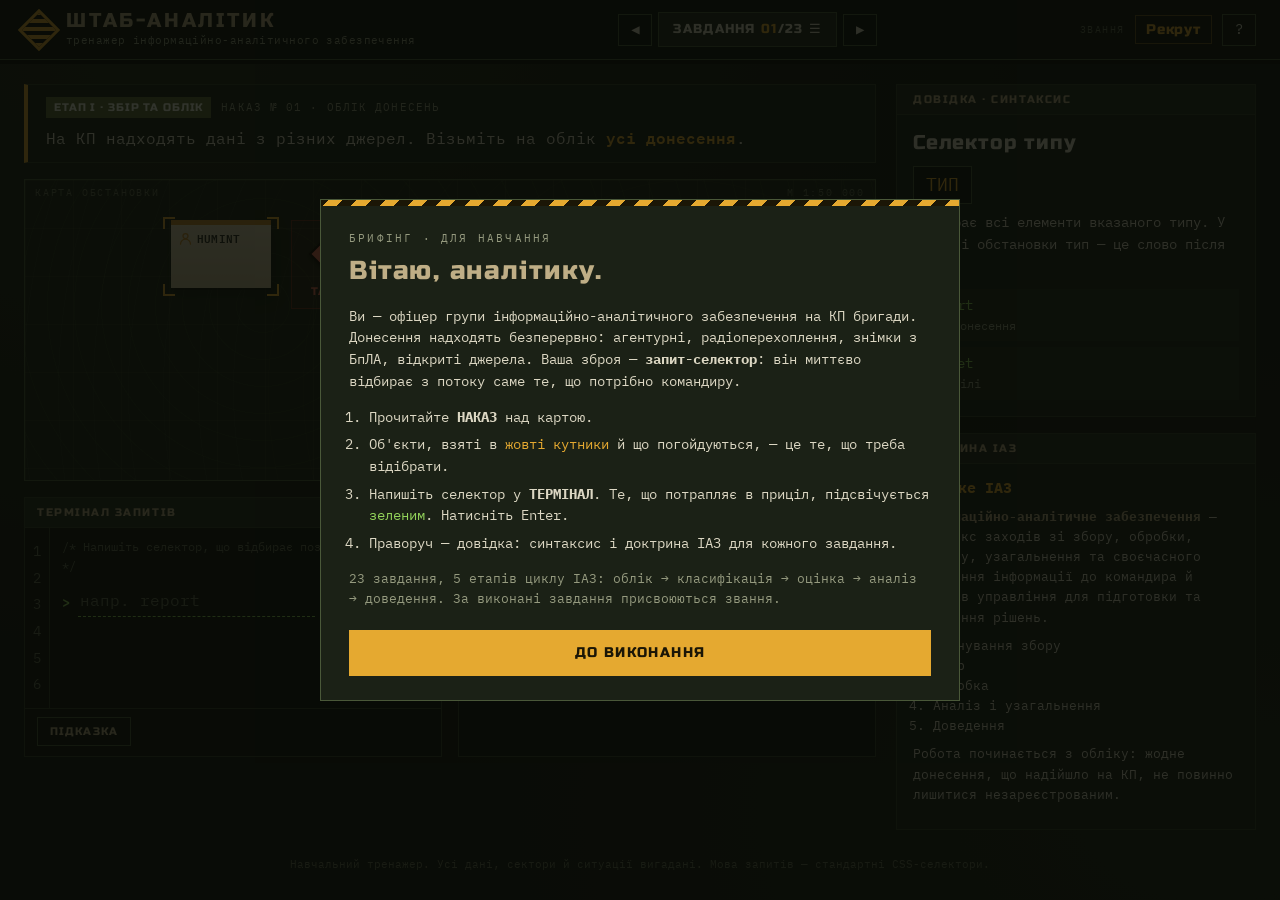
==== IAZ-Trainer/index.html @ a9a868b8 "Тренажер ІАЗ «Штаб-аналітик»: гра на селекторах у військовому стилі - 23 завдання за 5 етапами циклу" ====
<!doctype html>
<html lang="uk">
<head>
<meta charset="utf-8">
<meta name="viewport" content="width=device-width, initial-scale=1">
<title>Штаб-аналітик — тренажер ІАЗ</title>
<meta name="description" content="Ігровий тренажер елементів інформаційно-аналітичного забезпечення: облік, класифікація, оцінка достовірності, аналіз і доведення розвідданих.">
<link rel="preconnect" href="https://fonts.googleapis.com">
<link rel="preconnect" href="https://fonts.gstatic.com" crossorigin>
<link rel="stylesheet" href="https://fonts.googleapis.com/css2?family=IBM+Plex+Mono:wght@400;600&family=Russo+One&display=swap">
<link rel="stylesheet" href="css/style.css">
</head>
<body>

<header class="topbar">
  <div class="brand">
    <span class="brand-mark" aria-hidden="true"></span>
    <div>
      <div class="brand-name">ШТАБ-АНАЛІТИК</div>
      <div class="brand-sub">тренажер інформаційно-аналітичного забезпечення</div>
    </div>
  </div>
  <nav class="lvl-nav">
    <button id="prev" class="btn-icon" aria-label="Попереднє завдання">◀</button>
    <button id="menuBtn" class="lvl-counter" aria-label="Список завдань">ЗАВДАННЯ <b id="lvlNum">01</b>/<span id="lvlTotal">00</span> ☰</button>
    <button id="next" class="btn-icon" aria-label="Наступне завдання">▶</button>
  </nav>
  <div class="rank">
    <span class="rank-label">ЗВАННЯ</span>
    <span id="rank" class="rank-name">Рекрут</span>
    <button id="helpBtn" class="btn-icon" aria-label="Брифінг">?</button>
  </div>
</header>
<div class="progress"><div id="progressBar" class="progress-bar"></div></div>

<main class="layout">
  <section class="main">
    <div class="order">
      <div class="order-head">
        <span id="stageLabel" class="stage-tag"></span>
        <span id="orderNo" class="order-no"></span>
        <span id="doneMark" class="done-mark" hidden>✔ ВИКОНАНО</span>
      </div>
      <p id="orderText" class="order-text"></p>
    </div>

    <div class="board-wrap" id="boardWrap">
      <div class="board-caption"><span>КАРТА ОБСТАНОВКИ</span><span>М 1:50 000</span></div>
      <div id="board" class="board"></div>
      <div id="tooltip" class="tooltip" hidden></div>
    </div>

    <div class="console">
      <div class="term">
        <div class="pane-head"><span>ТЕРМІНАЛ ЗАПИТІВ</span><span class="pane-file">query.css</span></div>
        <div class="term-body">
          <div class="term-lines" aria-hidden="true">1<br>2<br>3<br>4<br>5<br>6</div>
          <div class="term-code">
            <div class="term-comment">/* Напишіть селектор, що відбирає позначені об'єкти */</div>
            <form id="form" class="term-input-row" autocomplete="off">
              <span class="prompt">&gt;</span>
              <input id="input" type="text" spellcheck="false" autocapitalize="off" autocorrect="off" placeholder="напр. report" aria-label="Селектор">
              <button class="btn-fire" type="submit">ВИКОНАТИ</button>
            </form>
            <div id="status" class="term-status"></div>
            <div id="log" class="term-log"></div>
          </div>
        </div>
        <div class="term-foot">
          <button id="hintBtn" class="btn-ghost" type="button">ПІДКАЗКА</button>
          <div id="hint" class="hint" hidden></div>
        </div>
      </div>

      <div class="viewer">
        <div class="pane-head"><span>ЖУРНАЛ ОБСТАНОВКИ</span><span class="pane-file">situation.html</span></div>
        <div id="viewer" class="viewer-body"></div>
      </div>
    </div>
  </section>

  <aside class="sidebar">
    <div class="panel">
      <div class="panel-head">ДОВІДКА · СИНТАКСИС</div>
      <h2 id="syntaxName" class="syntax-name"></h2>
      <code id="syntax" class="syntax-big"></code>
      <p id="syntaxDesc" class="syntax-desc"></p>
      <div id="examples" class="examples"></div>
    </div>
    <div class="panel doctrine">
      <div class="panel-head">ДОКТРИНА ІАЗ</div>
      <h3 id="docTitle" class="doc-title"></h3>
      <div id="docBody" class="doc-body"></div>
    </div>
  </aside>
</main>

<footer class="footer">
  Навчальний тренажер. Усі дані, сектори й ситуації вигадані. Мова запитів — стандартні CSS-селектори.
</footer>

<!-- Список завдань -->
<div id="menu" class="drawer" hidden>
  <div class="drawer-card">
    <div class="drawer-head"><span>ПЛАН ПІДГОТОВКИ</span><button class="btn-icon" data-close aria-label="Закрити">✕</button></div>
    <div id="menuList" class="menu-list"></div>
    <button id="resetBtn" class="btn-ghost danger" type="button">СКИНУТИ ПРОГРЕС</button>
  </div>
</div>

<!-- Брифінг -->
<div id="intro" class="modal" hidden>
  <div class="modal-card">
    <div class="modal-kicker">БРИФІНГ · ДЛЯ НАВЧАННЯ</div>
    <h2 class="modal-title">Вітаю, аналітику.</h2>
    <p>Ви — офіцер групи інформаційно-аналітичного забезпечення на КП бригади. Донесення надходять безперервно: агентурні, радіоперехоплення, знімки з БпЛА, відкриті джерела. Ваша зброя — <b>запит-селектор</b>: він миттєво відбирає з потоку саме те, що потрібно командиру.</p>
    <ol class="steps">
      <li>Прочитайте <b>НАКАЗ</b> над картою.</li>
      <li>Об'єкти, взяті в <span class="amber">жовті кутники</span> й що погойдуються, — це те, що треба відібрати.</li>
      <li>Напишіть селектор у <b>ТЕРМІНАЛ</b>. Те, що потрапляє в приціл, підсвічується <span class="green">зеленим</span>. Натисніть Enter.</li>
      <li>Праворуч — довідка: синтаксис і доктрина ІАЗ для кожного завдання.</li>
    </ol>
    <p class="muted">23 завдання, 5 етапів циклу ІАЗ: облік → класифікація → оцінка → аналіз → доведення. За виконані завдання присвоюються звання.</p>
    <button class="btn-fire wide" data-close type="button">ДО ВИКОНАННЯ</button>
  </div>
</div>

<!-- Дебрифінг -->
<div id="finale" class="modal" hidden>
  <div class="modal-card">
    <div class="modal-kicker">ДЕБРИФІНГ</div>
    <h2 class="modal-title">Місію виконано</h2>
    <div class="finale-stats">
      <div><span class="fs-num" id="fRank"></span><span class="fs-lbl">звання</span></div>
      <div><span class="fs-num" id="fClean"></span><span class="fs-lbl">без підказок</span></div>
      <div><span class="fs-num" id="fHint"></span><span class="fs-lbl">з рішенням</span></div>
    </div>
    <p>Шпаргалка: які запити відповідають яким операціям ІАЗ.</p>
    <div id="cheat" class="cheat"></div>
    <div class="modal-actions">
      <button class="btn-ghost" data-close type="button">ДО ЗАВДАНЬ</button>
      <button id="restartBtn" class="btn-fire" type="button">ПРОЙТИ ЗНОВУ</button>
    </div>
  </div>
</div>

<div id="toast" class="toast" hidden></div>

<script src="js/levels.js"></script>
<script src="js/game.js"></script>
</body>
</html>
---- IAZ-Trainer/css/style.css ----
:root {
  --bg: #12150f;
  --panel: #1b2116;
  --panel2: #222a1c;
  --line: #333d29;
  --line2: #4a5839;
  --text: #dcd7c3;
  --muted: #959a7f;
  --dim: #646a52;
  --olive: #5d6b3a;
  --khaki: #bfae86;
  --paper: #ddd1ae;
  --paper2: #c9bb94;
  --ink: #2b2a20;
  --amber: #e5a930;
  --green: #93d35a;
  --red: #c9432f;
  --red-l: #e46a52;
  --mono: 'IBM Plex Mono', ui-monospace, Consolas, monospace;
  --stencil: 'Russo One', 'Arial Black', sans-serif;
}

* { box-sizing: border-box; }
html, body { margin: 0; }
body {
  min-height: 100vh;
  background-color: var(--bg);
  background-image:
    radial-gradient(ellipse at 15% 0%, rgba(93, 107, 58, .22), transparent 55%),
    radial-gradient(ellipse at 95% 90%, rgba(93, 107, 58, .14), transparent 45%);
  color: var(--text);
  font: 14px/1.55 var(--mono);
}
button { font: inherit; color: inherit; }
code { font-family: var(--mono); }
[hidden] { display: none !important; }

/* ---------- Шапка ---------- */
.topbar {
  display: flex; align-items: center; justify-content: space-between; gap: 16px;
  padding: 10px 24px; background: #0e110b; border-bottom: 1px solid var(--line2);
}
.brand { display: flex; align-items: center; gap: 12px; min-width: 0; }
.brand-mark {
  width: 30px; height: 30px; flex: none; transform: rotate(45deg);
  border: 3px solid var(--amber); background: repeating-linear-gradient(-45deg, var(--amber) 0 4px, transparent 4px 8px);
}
.brand-name { font-family: var(--stencil); font-size: 20px; letter-spacing: .14em; color: var(--khaki); line-height: 1.1; }
.brand-sub { font-size: 11px; color: var(--muted); letter-spacing: .04em; }
.lvl-nav { display: flex; align-items: center; gap: 6px; }
.lvl-counter {
  background: var(--panel2); border: 1px solid var(--line2); padding: 6px 14px; cursor: pointer;
  font-family: var(--stencil); letter-spacing: .1em; font-size: 13px;
}
.lvl-counter b { color: var(--amber); font-weight: 400; }
.lvl-counter:hover { border-color: var(--amber); }
.btn-icon {
  background: transparent; border: 1px solid var(--line2); width: 34px; height: 32px; cursor: pointer;
  display: inline-flex; align-items: center; justify-content: center;
}
.btn-icon:hover { border-color: var(--amber); color: var(--amber); }
.rank { display: flex; align-items: center; gap: 10px; }
.rank-label { font-size: 10px; color: var(--dim); letter-spacing: .15em; }
.rank-name {
  font-family: var(--stencil); color: var(--amber); letter-spacing: .06em;
  border: 1px solid rgba(229, 169, 48, .4); padding: 3px 10px; white-space: nowrap;
}
.progress { height: 4px; background: #0b0d08; }
.progress-bar { height: 100%; width: 0; background: linear-gradient(90deg, var(--olive), var(--amber)); transition: width .5s; }

/* ---------- Сітка ---------- */
.layout {
  display: grid; grid-template-columns: minmax(0, 1fr) 360px; gap: 20px;
  padding: 20px 24px; max-width: 1500px; margin: 0 auto;
}
.main { display: flex; flex-direction: column; gap: 16px; min-width: 0; }

/* ---------- Наказ ---------- */
.order { background: var(--panel); border: 1px solid var(--line); border-left: 4px solid var(--amber); padding: 12px 18px; }
.order-head { display: flex; flex-wrap: wrap; align-items: center; gap: 10px; font-size: 11px; letter-spacing: .1em; }
.stage-tag { background: var(--olive); color: #eef0dc; padding: 2px 8px; font-family: var(--stencil); letter-spacing: .08em; }
.order-no { color: var(--muted); }
.done-mark { color: var(--green); margin-left: auto; }
.order-text { margin: 8px 0 0; font-size: 16px; line-height: 1.5; }
.order-text b { color: var(--amber); font-weight: 600; }

/* ---------- Карта ---------- */
.board-wrap { position: relative; border: 1px solid var(--line2); background: #1d2416; overflow: hidden; }
.board-caption {
  position: absolute; top: 0; left: 0; right: 0; display: flex; justify-content: space-between;
  padding: 5px 10px; font-size: 10px; letter-spacing: .18em; color: var(--dim); pointer-events: none;
}
.board {
  min-height: 300px; padding: 40px 22px 28px;
  display: flex; flex-wrap: wrap; gap: 20px; justify-content: center; align-items: flex-start;
  background-image:
    linear-gradient(rgba(191, 174, 134, .07) 1px, transparent 1px),
    linear-gradient(90deg, rgba(191, 174, 134, .07) 1px, transparent 1px),
    repeating-radial-gradient(circle at 28% 42%, transparent 0 26px, rgba(147, 211, 90, .05) 26px 27px),
    repeating-radial-gradient(circle at 78% 70%, transparent 0 34px, rgba(191, 174, 134, .04) 34px 35px);
  background-size: 48px 48px, 48px 48px, auto, auto;
  transition: box-shadow .3s;
}
.board.shake { animation: shake .4s; }
.board.is-success { box-shadow: inset 0 0 0 2px var(--green), inset 0 0 60px rgba(147, 211, 90, .15); }

.v {
  position: relative; cursor: default;
  outline: 2px dashed transparent; outline-offset: 5px;
  transition: outline-color .15s, box-shadow .2s;
}
.v-kids { display: flex; flex-wrap: wrap; gap: 12px; justify-content: center; align-items: flex-start; }

.v-sector {
  min-width: 220px; padding: 32px 14px 16px;
  border: 2px dashed rgba(191, 174, 134, .45); background: rgba(14, 17, 11, .5);
}
.v-label { font-family: var(--stencil); font-size: 11px; letter-spacing: .14em; color: var(--khaki); }
.v-sector > .v-label { position: absolute; top: 8px; left: 12px; }

.v-target {
  display: flex; flex-direction: column; align-items: center; gap: 4px; min-width: 84px; padding: 8px;
  background: rgba(201, 67, 47, .07); border: 1px solid rgba(201, 67, 47, .4);
}
.t-sym svg { display: block; width: 50px; height: 50px; filter: drop-shadow(0 2px 2px rgba(0, 0, 0, .5)); }
.t-name { font-family: var(--stencil); font-size: 11px; letter-spacing: .1em; color: var(--red-l); }
.v-target > .v-kids { gap: 6px; margin-top: 4px; }

.v-report {
  width: 100px; min-height: 68px; padding: 6px 7px 8px;
  background: linear-gradient(var(--paper), var(--paper2)); color: var(--ink);
  border-top: 5px solid var(--srcc, #777); font-size: 11px; line-height: 1.35;
  box-shadow: 0 2px 0 rgba(0, 0, 0, .35), 0 8px 16px rgba(0, 0, 0, .3);
}
.src-humint { --srcc: #c98b2b; }
.src-sigint { --srcc: #3f8fb0; }
.src-imint { --srcc: #6f9a34; }
.src-osint { --srcc: #8b5fa6; }
.rp-head { display: flex; align-items: center; gap: 4px; font-weight: 600; letter-spacing: .03em; }
.rp-head svg { width: 15px; height: 15px; color: var(--srcc); flex: none; }
.rp-num { margin-top: 3px; font-weight: 600; }
.rp-code {
  position: absolute; right: 5px; bottom: 5px; padding: 0 4px;
  border: 2px solid #9b2c1f; color: #9b2c1f; font-family: var(--stencil); font-size: 13px;
  transform: rotate(-8deg); opacity: .9;
}
.rp-prio { display: inline-block; margin-top: 4px; padding: 1px 4px; font-size: 9px; letter-spacing: .05em; color: #fff; background: #4f5a45; }
.p-flash { background: #b3261e; animation: blink 1s steps(2) infinite; }
.p-immediate { background: #c76b12; }
.p-priority { background: #857619; }
.rp-ok { margin-top: 3px; font-size: 9px; font-weight: 600; color: #2f6b1f; }
.v-target .v-report { width: 84px; min-height: 58px; font-size: 10px; }

.v-dossier {
  min-width: 130px; padding: 26px 12px 12px; margin-top: 10px;
  background: #8a7448; border-radius: 0 4px 4px 4px; box-shadow: 0 6px 14px rgba(0, 0, 0, .35);
}
.v-dossier::before {
  content: ""; position: absolute; top: -10px; left: 0; width: 56px; height: 10px;
  background: #8a7448; border-radius: 4px 4px 0 0;
}
.v-dossier > .v-label { position: absolute; top: 6px; left: 10px; color: #241d0e; font-size: 10px; }

.v-fire { display: flex; flex-direction: column; align-items: center; width: 64px; padding-top: 6px; }
.f-burst svg { display: block; width: 40px; height: 40px; }
.f-name { font-family: var(--stencil); font-size: 9px; letter-spacing: .08em; color: #ff9a3d; }

/* Стани: мета, наведення, приціл, влучання */
.v.is-objective { animation: bob 1.8s ease-in-out infinite; }
.v.is-objective::after {
  content: ""; position: absolute; inset: -8px; pointer-events: none;
  --c: var(--amber);
  background:
    linear-gradient(var(--c), var(--c)) top left / 12px 2px,
    linear-gradient(var(--c), var(--c)) top left / 2px 12px,
    linear-gradient(var(--c), var(--c)) top right / 12px 2px,
    linear-gradient(var(--c), var(--c)) top right / 2px 12px,
    linear-gradient(var(--c), var(--c)) bottom left / 12px 2px,
    linear-gradient(var(--c), var(--c)) bottom left / 2px 12px,
    linear-gradient(var(--c), var(--c)) bottom right / 12px 2px,
    linear-gradient(var(--c), var(--c)) bottom right / 2px 12px;
  background-repeat: no-repeat;
}
.v.is-hover { outline-color: rgba(220, 215, 195, .55); }
.v.is-aimed { outline-color: var(--green); box-shadow: 0 0 0 1px rgba(147, 211, 90, .35), 0 0 18px rgba(147, 211, 90, .25); }
.v.is-hit { animation: none; }
.v.is-hit::after { --c: var(--green); }
.hit-stamp {
  position: absolute; top: 50%; left: 50%; z-index: 3; pointer-events: none; white-space: nowrap;
  padding: 2px 8px; border: 3px solid var(--green); color: var(--green); background: rgba(14, 17, 11, .85);
  font-family: var(--stencil); font-size: 13px; letter-spacing: .12em;
  animation: stamp .35s cubic-bezier(.2, 1.6, .4, 1) forwards;
}

.tooltip {
  position: absolute; z-index: 5; pointer-events: none; max-width: 90%;
  padding: 4px 8px; background: #0b0d08; border: 1px solid var(--line2);
  color: var(--khaki); font-size: 12px; white-space: nowrap; overflow: hidden; text-overflow: ellipsis;
}

/* ---------- Термінал і журнал ---------- */
.console { display: grid; grid-template-columns: minmax(0, 1fr) minmax(0, 1fr); gap: 16px; }
.term, .viewer { background: #0e110b; border: 1px solid var(--line); display: flex; flex-direction: column; min-width: 0; }
.pane-head {
  display: flex; justify-content: space-between; padding: 6px 12px;
  background: var(--panel2); border-bottom: 1px solid var(--line);
  font-family: var(--stencil); font-size: 11px; letter-spacing: .14em; color: var(--khaki);
}
.pane-file { font-family: var(--mono); color: var(--dim); letter-spacing: 0; }
.term-body { display: flex; flex: 1; }
.term-lines { padding: 10px 8px; border-right: 1px solid var(--line); color: var(--dim); text-align: right; line-height: 1.9; user-select: none; }
.term-code { flex: 1; min-width: 0; padding: 10px 12px; }
.term-comment { color: var(--dim); font-size: 12px; }
.term-input-row { display: flex; align-items: center; gap: 8px; margin: 8px 0 4px; }
.prompt { color: var(--green); font-weight: 600; }
#input {
  flex: 1; min-width: 0; padding: 6px 2px;
  background: transparent; border: 0; border-bottom: 1px dashed var(--line2); outline: none;
  color: var(--green); caret-color: var(--green); font: 16px var(--mono);
}
#input:focus { border-bottom-color: var(--green); }
#input::placeholder { color: var(--dim); }
.btn-fire {
  flex: none; padding: 8px 14px; border: 0; cursor: pointer;
  background: var(--amber); color: #1b1606; font-family: var(--stencil); letter-spacing: .1em; font-size: 12px;
}
.btn-fire:hover { background: #f2bd4d; }
.btn-fire:active { transform: translateY(1px); }
.btn-fire.wide { width: 100%; padding: 12px; margin-top: 8px; font-size: 14px; }
.term-status { min-height: 20px; font-size: 12px; color: var(--muted); }
.term-status.aim { color: var(--green); }
.term-status.err { color: var(--red-l); }
.term-log { margin-top: 4px; font-size: 12px; }
.log-line { padding: 2px 0; animation: fadein .25s; overflow-wrap: anywhere; }
.log-line:not(:first-child) { opacity: .5; }
.log-sel { color: var(--muted); }
.log-line.ok { color: var(--green); }
.log-line.err { color: var(--red-l); }
.term-foot { padding: 8px 12px 10px; border-top: 1px solid var(--line); }
.btn-ghost {
  padding: 5px 12px; background: transparent; border: 1px solid var(--line2); cursor: pointer;
  font-family: var(--stencil); font-size: 11px; letter-spacing: .1em; color: var(--khaki);
}
.btn-ghost:hover { border-color: var(--amber); color: var(--amber); }
.btn-ghost.danger:hover { border-color: var(--red-l); color: var(--red-l); }
.hint { margin-top: 8px; padding: 8px 10px; border-left: 3px solid var(--amber); background: rgba(229, 169, 48, .07); font-size: 13px; }
.hint code, .doc-body code, .syntax-desc code { color: var(--amber); }
.hint-sol { margin-top: 6px; }

.viewer-body { flex: 1; max-height: 340px; padding: 10px 0; overflow: auto; font-size: 12.5px; line-height: 1.7; }
.x-line { padding: 0 14px; white-space: pre; color: var(--muted); }
.x-tag { color: #e0b55b; }
.x-attr { color: #9cc36b; }
.x-val { color: #d9cda9; }
.x-br { color: var(--dim); }
.x-line.is-objective { background: rgba(229, 169, 48, .07); }
.x-line.is-hover { background: rgba(220, 215, 195, .1); }
.x-line.is-aimed { background: rgba(147, 211, 90, .14); box-shadow: inset 3px 0 var(--green); }

/* ---------- Бокова панель ---------- */
.sidebar { display: flex; flex-direction: column; gap: 16px; min-width: 0; }
.panel { background: var(--panel); border: 1px solid var(--line); padding: 14px 16px 16px; }
.panel-head {
  margin: -14px -16px 12px; padding: 6px 16px; border-bottom: 1px solid var(--line); background: var(--panel2);
  font-family: var(--stencil); font-size: 11px; letter-spacing: .14em; color: var(--khaki);
}
.syntax-name { margin: 0 0 8px; font-family: var(--stencil); font-weight: 400; font-size: 20px; letter-spacing: .04em; }
.syntax-big {
  display: inline-block; padding: 4px 12px; margin-bottom: 8px;
  background: #0e110b; border: 1px solid var(--line2); color: var(--amber); font-size: 18px;
}
.syntax-desc { margin: 0 0 12px; color: var(--text); }
.examples { display: flex; flex-direction: column; gap: 6px; }
.ex { display: flex; flex-direction: column; padding: 6px 10px; border-left: 2px solid var(--olive); background: rgba(93, 107, 58, .12); }
.ex code { color: var(--green); }
.ex span { font-size: 12px; color: var(--muted); }
.doc-title { margin: 0 0 8px; font-size: 15px; color: var(--amber); }
.doc-body { font-size: 13px; }
.doc-body p { margin: 0 0 8px; }
.doc-body ol { margin: 0 0 8px; padding-left: 20px; }
.doc-body b { color: var(--khaki); }
.doc-table { width: 100%; margin-bottom: 8px; border-collapse: collapse; font-size: 12px; }
.doc-table td { padding: 4px 6px; border-bottom: 1px solid var(--line); vertical-align: top; }
.doc-table td:first-child { width: 1%; white-space: nowrap; color: var(--amber); font-family: var(--stencil); }

.footer { padding: 6px 24px 24px; text-align: center; font-size: 11px; color: var(--dim); }

/* ---------- Модальні вікна ---------- */
.modal, .drawer { position: fixed; inset: 0; z-index: 50; background: rgba(8, 10, 6, .82); }
.modal { display: flex; align-items: center; justify-content: center; padding: 16px; }
.modal-card {
  position: relative; width: 100%; max-width: 640px; max-height: 90vh; overflow: auto;
  padding: 30px 28px 24px; background: var(--panel); border: 1px solid var(--line2);
}
.modal-card::before, .drawer-card::before {
  content: ""; position: absolute; top: 0; left: 0; right: 0; height: 6px;
  background: repeating-linear-gradient(-45deg, var(--amber) 0 10px, #1b1606 10px 20px);
}
.modal-kicker { font-size: 11px; letter-spacing: .2em; color: var(--muted); }
.modal-title { margin: 4px 0 12px; font-family: var(--stencil); font-weight: 400; font-size: 26px; letter-spacing: .06em; color: var(--khaki); }
.steps { padding-left: 20px; }
.steps li { margin-bottom: 6px; }
.amber { color: var(--amber); }
.green { color: var(--green); }
.muted { color: var(--muted); font-size: 13px; }
.finale-stats { display: grid; grid-template-columns: repeat(3, 1fr); gap: 10px; margin: 8px 0 16px; }
.finale-stats > div { display: flex; flex-direction: column; padding: 10px; background: #0e110b; border: 1px solid var(--line); text-align: center; }
.fs-num { font-family: var(--stencil); font-size: 18px; color: var(--amber); }
.fs-lbl { font-size: 11px; color: var(--muted); }
.cheat { display: flex; flex-direction: column; max-height: 260px; overflow: auto; border: 1px solid var(--line); }
.cheat-row { display: grid; grid-template-columns: minmax(0, 1.2fr) minmax(0, 1fr); gap: 10px; padding: 5px 10px; border-bottom: 1px solid var(--line); font-size: 12px; }
.cheat-row code { color: var(--green); overflow-wrap: anywhere; }
.cheat-row span { color: var(--muted); }
.modal-actions { display: flex; justify-content: flex-end; gap: 10px; margin-top: 16px; }

.drawer { display: flex; justify-content: flex-end; }
.drawer-card {
  position: relative; display: flex; flex-direction: column; gap: 12px; width: 100%; max-width: 400px; height: 100%;
  padding: 20px 16px 16px; background: var(--panel); border-left: 1px solid var(--line2); overflow: auto;
}
.drawer-head { display: flex; justify-content: space-between; align-items: center; font-family: var(--stencil); letter-spacing: .14em; color: var(--khaki); }
.menu-list { display: flex; flex-direction: column; gap: 2px; flex: 1; }
.menu-stage { margin: 10px 0 4px; font-family: var(--stencil); font-size: 11px; letter-spacing: .1em; color: var(--olive); }
.menu-item {
  display: grid; grid-template-columns: 28px 1fr auto 18px; align-items: center; gap: 8px;
  padding: 7px 8px; background: transparent; border: 1px solid transparent; text-align: left; cursor: pointer;
}
.menu-item:hover { border-color: var(--line2); background: var(--panel2); }
.menu-item.is-current { border-color: var(--amber); }
.mi-num { color: var(--dim); }
.menu-item.is-done .mi-num { color: var(--green); }
.mi-title { font-size: 13px; }
.mi-syn { font-size: 11px; color: var(--muted); }
.mi-check { color: var(--green); text-align: center; }

.toast {
  position: fixed; top: 76px; left: 50%; z-index: 60; transform: translateX(-50%);
  padding: 10px 18px; background: var(--amber); color: #1b1606;
  font-family: var(--stencil); letter-spacing: .1em; box-shadow: 0 8px 24px rgba(0, 0, 0, .5);
  animation: drop .4s;
}

/* ---------- Анімації ---------- */
@keyframes bob { 0%, 100% { transform: translateY(0); } 50% { transform: translateY(-4px); } }
@keyframes shake {
  0%, 100% { transform: translateX(0); } 20% { transform: translateX(-8px); }
  40% { transform: translateX(7px); } 60% { transform: translateX(-5px); } 80% { transform: translateX(3px); }
}
@keyframes stamp {
  from { transform: translate(-50%, -50%) scale(2.2) rotate(-14deg); opacity: 0; }
  to { transform: translate(-50%, -50%) scale(1) rotate(-8deg); opacity: 1; }
}
@keyframes blink { 50% { opacity: .55; } }
@keyframes fadein { from { opacity: 0; transform: translateY(-3px); } }
@keyframes drop { from { opacity: 0; transform: translate(-50%, -12px); } }

@media (prefers-reduced-motion: reduce) {
  .v.is-objective, .p-flash, .board.shake { animation: none; }
}

/* ---------- Адаптивність ---------- */
@media (max-width: 1080px) {
  .layout { grid-template-columns: minmax(0, 1fr); }
}
@media (max-width: 760px) {
  .topbar { flex-wrap: wrap; padding: 10px 16px; }
  .brand-sub { display: none; }
  .brand-name { font-size: 16px; }
  .rank-label { display: none; }
  .layout { padding: 14px 16px; }
  .console { grid-template-columns: minmax(0, 1fr); }
  .board { padding: 36px 10px 20px; gap: 14px; }
  .v-sector { min-width: 0; width: 100%; padding: 30px 8px 12px; }
  .v-report { width: 88px; }
  .v-target .v-report { width: 76px; }
  .order-text { font-size: 15px; }
  .btn-fire { padding: 8px 10px; }
  .finale-stats { grid-template-columns: 1fr; }
}
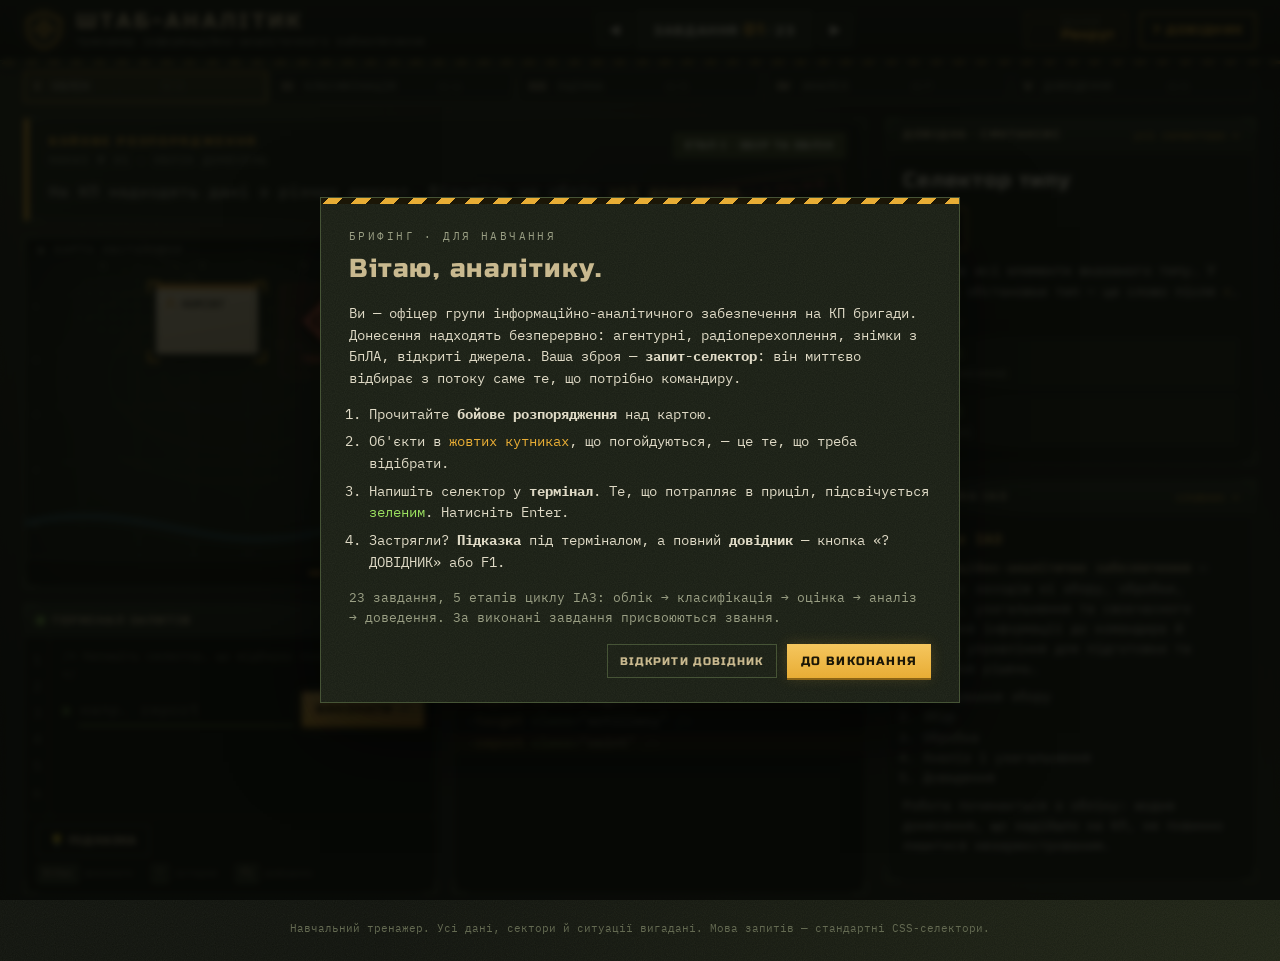
==== commit bc62d1f5: "Тренажер ІАЗ: довідник, розбір помилок, оновлений дизайн - Довідник (F1) з вкладками: як грати, усі " ====
--- a/IAZ-Trainer/index.html
+++ b/IAZ-Trainer/index.html
@@ -14,45 +14,76 @@
 
 <header class="topbar">
   <div class="brand">
-    <span class="brand-mark" aria-hidden="true"></span>
+    <svg class="brand-mark" viewBox="0 0 48 48" aria-hidden="true">
+      <path d="M24 3l19 8v12c0 11-8 19-19 22C13 42 5 34 5 23V11z" fill="#1b2116" stroke="#e5a930" stroke-width="2.5"/>
+      <circle cx="24" cy="23" r="9" fill="none" stroke="#e5a930" stroke-width="2"/>
+      <path d="M24 10v26M11 23h26" stroke="#e5a930" stroke-width="2"/>
+      <circle cx="24" cy="23" r="2.5" fill="#e5a930"/>
+    </svg>
     <div>
       <div class="brand-name">ШТАБ-АНАЛІТИК</div>
       <div class="brand-sub">тренажер інформаційно-аналітичного забезпечення</div>
     </div>
   </div>
   <nav class="lvl-nav">
-    <button id="prev" class="btn-icon" aria-label="Попереднє завдання">◀</button>
-    <button id="menuBtn" class="lvl-counter" aria-label="Список завдань">ЗАВДАННЯ <b id="lvlNum">01</b>/<span id="lvlTotal">00</span> ☰</button>
-    <button id="next" class="btn-icon" aria-label="Наступне завдання">▶</button>
+    <button id="prev" class="btn-icon" aria-label="Попереднє завдання" title="Попереднє завдання">◀</button>
+    <button id="menuBtn" class="lvl-counter" aria-label="Список завдань" title="План підготовки">ЗАВДАННЯ <b id="lvlNum">01</b><span class="slash">/</span><span id="lvlTotal">00</span></button>
+    <button id="next" class="btn-icon" aria-label="Наступне завдання" title="Наступне завдання">▶</button>
   </nav>
   <div class="rank">
-    <span class="rank-label">ЗВАННЯ</span>
-    <span id="rank" class="rank-name">Рекрут</span>
-    <button id="helpBtn" class="btn-icon" aria-label="Брифінг">?</button>
+    <div class="rank-box">
+      <span class="rank-chevrons" id="rankChev" aria-hidden="true"></span>
+      <div><span class="rank-label">ЗВАННЯ</span><span id="rank" class="rank-name">Рекрут</span></div>
+    </div>
+    <button id="helpBtn" class="btn-help" title="Довідник (F1)">? ДОВІДНИК</button>
   </div>
 </header>
-<div class="progress"><div id="progressBar" class="progress-bar"></div></div>
+<div id="stages" class="stages" aria-label="Прогрес за етапами"></div>
 
 <main class="layout">
   <section class="main">
-    <div class="order">
-      <div class="order-head">
+    <article class="order frame">
+      <div class="order-top">
+        <div>
+          <div class="order-kicker">БОЙОВЕ РОЗПОРЯДЖЕННЯ</div>
+          <div id="orderNo" class="order-no"></div>
+        </div>
         <span id="stageLabel" class="stage-tag"></span>
-        <span id="orderNo" class="order-no"></span>
-        <span id="doneMark" class="done-mark" hidden>✔ ВИКОНАНО</span>
       </div>
       <p id="orderText" class="order-text"></p>
-    </div>
-
-    <div class="board-wrap" id="boardWrap">
-      <div class="board-caption"><span>КАРТА ОБСТАНОВКИ</span><span>М 1:50 000</span></div>
+      <span class="order-stamp" aria-hidden="true">НАВЧАЛЬНЕ</span>
+      <span id="doneMark" class="done-mark" hidden>✔ ВИКОНАНО</span>
+    </article>
+
+    <div class="board-wrap frame" id="boardWrap">
+      <svg class="terrain" viewBox="0 0 1000 400" preserveAspectRatio="none" aria-hidden="true">
+        <defs>
+          <pattern id="forest" width="14" height="14" patternUnits="userSpaceOnUse">
+            <circle cx="7" cy="7" r="2.2" fill="#6f8a3a"/>
+          </pattern>
+        </defs>
+        <g fill="none" stroke="#bfae86" stroke-opacity=".09" stroke-width="1.5">
+          <ellipse cx="250" cy="160" rx="210" ry="120"/><ellipse cx="250" cy="160" rx="150" ry="82"/><ellipse cx="250" cy="160" rx="85" ry="44"/>
+          <ellipse cx="790" cy="270" rx="230" ry="130"/><ellipse cx="790" cy="270" rx="160" ry="88"/><ellipse cx="790" cy="270" rx="90" ry="46"/>
+        </g>
+        <path d="M-10 330 C 140 290, 220 380, 380 330 S 620 230, 760 280 S 940 360, 1010 300" fill="none" stroke="#3f8fb0" stroke-opacity=".28" stroke-width="9"/>
+        <path d="M-10 330 C 140 290, 220 380, 380 330 S 620 230, 760 280 S 940 360, 1010 300" fill="none" stroke="#7fc0dc" stroke-opacity=".12" stroke-width="2"/>
+        <path d="M120 -10 L 300 120 L 520 150 L 700 60 L 1010 90" fill="none" stroke="#bfae86" stroke-opacity=".16" stroke-width="3" stroke-dasharray="14 8"/>
+        <path d="M560 360 c 40-50 120-60 160-20 c 30 30 -20 70 -80 60 c -40 -6 -90 -10 -80 -40z" fill="url(#forest)" opacity=".3"/>
+        <path d="M60 60 c 50-40 130-30 150 10 c 15 35 -40 60 -90 50 c -40 -8 -80 -30 -60 -60z" fill="url(#forest)" opacity=".3"/>
+        <path d="M840 40 c 40-20 110-10 120 30 c 8 30 -50 40 -90 30 c -30 -8 -50 -40 -30 -60z" fill="url(#forest)" opacity=".26"/>
+      </svg>
+      <div class="ruler ruler-top" aria-hidden="true"><span>А</span><span>Б</span><span>В</span><span>Г</span><span>Д</span><span>Е</span><span>Ж</span><span>З</span></div>
+      <div class="ruler ruler-left" aria-hidden="true"><span>1</span><span>2</span><span>3</span><span>4</span><span>5</span></div>
+      <div class="board-caption"><span>◈ КАРТА ОБСТАНОВКИ</span><span>М 1:50 000</span></div>
       <div id="board" class="board"></div>
+      <div id="legendStrip" class="legend-strip"></div>
       <div id="tooltip" class="tooltip" hidden></div>
     </div>
 
     <div class="console">
-      <div class="term">
-        <div class="pane-head"><span>ТЕРМІНАЛ ЗАПИТІВ</span><span class="pane-file">query.css</span></div>
+      <div class="term frame">
+        <div class="pane-head"><span><i class="led"></i>ТЕРМІНАЛ ЗАПИТІВ</span><span class="pane-file">query.css</span></div>
         <div class="term-body">
           <div class="term-lines" aria-hidden="true">1<br>2<br>3<br>4<br>5<br>6</div>
           <div class="term-code">
@@ -60,35 +91,37 @@
             <form id="form" class="term-input-row" autocomplete="off">
               <span class="prompt">&gt;</span>
               <input id="input" type="text" spellcheck="false" autocapitalize="off" autocorrect="off" placeholder="напр. report" aria-label="Селектор">
-              <button class="btn-fire" type="submit">ВИКОНАТИ</button>
+              <button class="btn-fire" type="submit">ВИКОНАТИ ⏎</button>
             </form>
             <div id="status" class="term-status"></div>
             <div id="log" class="term-log"></div>
           </div>
         </div>
         <div class="term-foot">
-          <button id="hintBtn" class="btn-ghost" type="button">ПІДКАЗКА</button>
+          <button id="hintBtn" class="btn-ghost" type="button">💡 ПІДКАЗКА</button>
+          <span class="keys"><kbd>Enter</kbd> виконати · <kbd>↑</kbd> історія · <kbd>F1</kbd> довідник</span>
           <div id="hint" class="hint" hidden></div>
         </div>
       </div>
 
-      <div class="viewer">
-        <div class="pane-head"><span>ЖУРНАЛ ОБСТАНОВКИ</span><span class="pane-file">situation.html</span></div>
+      <div class="viewer frame">
+        <div class="pane-head"><span><i class="led amber"></i>ЖУРНАЛ ОБСТАНОВКИ</span><span class="pane-file">situation.html</span></div>
         <div id="viewer" class="viewer-body"></div>
       </div>
     </div>
   </section>
 
   <aside class="sidebar">
-    <div class="panel">
-      <div class="panel-head">ДОВІДКА · СИНТАКСИС</div>
+    <div class="panel frame">
+      <div class="panel-head"><span>ДОВІДКА · СИНТАКСИС</span><button class="link-btn" data-help="selectors" type="button">усі селектори →</button></div>
       <h2 id="syntaxName" class="syntax-name"></h2>
       <code id="syntax" class="syntax-big"></code>
       <p id="syntaxDesc" class="syntax-desc"></p>
+      <div class="ex-label">ПРИКЛАДИ</div>
       <div id="examples" class="examples"></div>
     </div>
-    <div class="panel doctrine">
-      <div class="panel-head">ДОКТРИНА ІАЗ</div>
+    <div class="panel frame doctrine">
+      <div class="panel-head"><span>ДОКТРИНА ІАЗ</span><button class="link-btn" data-help="terms" type="button">словник →</button></div>
       <h3 id="docTitle" class="doc-title"></h3>
       <div id="docBody" class="doc-body"></div>
     </div>
@@ -115,13 +148,144 @@
     <h2 class="modal-title">Вітаю, аналітику.</h2>
     <p>Ви — офіцер групи інформаційно-аналітичного забезпечення на КП бригади. Донесення надходять безперервно: агентурні, радіоперехоплення, знімки з БпЛА, відкриті джерела. Ваша зброя — <b>запит-селектор</b>: він миттєво відбирає з потоку саме те, що потрібно командиру.</p>
     <ol class="steps">
-      <li>Прочитайте <b>НАКАЗ</b> над картою.</li>
-      <li>Об'єкти, взяті в <span class="amber">жовті кутники</span> й що погойдуються, — це те, що треба відібрати.</li>
-      <li>Напишіть селектор у <b>ТЕРМІНАЛ</b>. Те, що потрапляє в приціл, підсвічується <span class="green">зеленим</span>. Натисніть Enter.</li>
-      <li>Праворуч — довідка: синтаксис і доктрина ІАЗ для кожного завдання.</li>
+      <li>Прочитайте <b>бойове розпорядження</b> над картою.</li>
+      <li>Об'єкти в <span class="amber">жовтих кутниках</span>, що погойдуються, — це те, що треба відібрати.</li>
+      <li>Напишіть селектор у <b>термінал</b>. Те, що потрапляє в приціл, підсвічується <span class="green">зеленим</span>. Натисніть Enter.</li>
+      <li>Застрягли? <b>Підказка</b> під терміналом, а повний <b>довідник</b> — кнопка «? ДОВІДНИК» або F1.</li>
     </ol>
     <p class="muted">23 завдання, 5 етапів циклу ІАЗ: облік → класифікація → оцінка → аналіз → доведення. За виконані завдання присвоюються звання.</p>
-    <button class="btn-fire wide" data-close type="button">ДО ВИКОНАННЯ</button>
+    <div class="modal-actions">
+      <button class="btn-ghost" data-help="howto" type="button">ВІДКРИТИ ДОВІДНИК</button>
+      <button class="btn-fire" data-close type="button">ДО ВИКОНАННЯ</button>
+    </div>
+  </div>
+</div>
+
+<!-- Довідник -->
+<div id="help" class="modal" hidden>
+  <div class="modal-card wide">
+    <div class="help-head">
+      <div>
+        <div class="modal-kicker">ДОВІДНИК АНАЛІТИКА</div>
+        <h2 class="modal-title">Допомога</h2>
+      </div>
+      <button class="btn-icon" data-close aria-label="Закрити">✕</button>
+    </div>
+    <div class="tabs" role="tablist">
+      <button class="tab" data-tab="howto" role="tab" type="button">Як грати</button>
+      <button class="tab" data-tab="selectors" role="tab" type="button">Селектори</button>
+      <button class="tab" data-tab="terms" role="tab" type="button">Терміни ІАЗ</button>
+      <button class="tab" data-tab="admiralty" role="tab" type="button">Оцінка достовірності</button>
+      <button class="tab" data-tab="legend" role="tab" type="button">Легенда карти</button>
+    </div>
+
+    <section class="tab-pane" data-pane="howto">
+      <div class="help-grid">
+        <div class="help-card"><b>1. Наказ</b><p>Над картою — бойове розпорядження: що саме треба відібрати і для кого.</p></div>
+        <div class="help-card"><b>2. Ціль завдання</b><p>Потрібні об'єкти взяті в <span class="amber">жовті кутники</span> і погойдуються. Наведіть мишу — побачите їхню розмітку.</p></div>
+        <div class="help-card"><b>3. Запит</b><p>Напишіть CSS-селектор у терміналі. Поки друкуєте, все, що в прицілі, обводиться <span class="green">зеленим пунктиром</span>.</p></div>
+        <div class="help-card"><b>4. Перевірка</b><p>Enter — виконати. Зараховується, якщо відібрано <i>рівно</i> потрібні об'єкти — ні більше, ні менше.</p></div>
+      </div>
+      <h4>Якщо відповідь не прийнято</h4>
+      <ul class="help-list">
+        <li><span class="sw sw-missed"></span> <b>червоні кутники</b> — об'єкти, які ви <b>пропустили</b>;</li>
+        <li><span class="sw sw-extra"></span> <b>помаранчева штриховка</b> — <b>зайві</b> об'єкти, що потрапили в запит.</li>
+      </ul>
+      <h4>Підказки</h4>
+      <p>Кнопка «Підказка» спершу дає навідне питання, а з другого натискання — готове рішення. Завдання, виконане з рішенням, позначається ◐ у плані підготовки.</p>
+      <h4>Гарячі клавіші</h4>
+      <table class="help-table">
+        <tr><td><kbd>Enter</kbd></td><td>виконати запит</td></tr>
+        <tr><td><kbd>↑</kbd> / <kbd>↓</kbd></td><td>попередні запити (історія)</td></tr>
+        <tr><td><kbd>F1</kbd></td><td>відкрити довідник</td></tr>
+        <tr><td><kbd>Alt</kbd> + <kbd>H</kbd></td><td>підказка</td></tr>
+        <tr><td><kbd>Alt</kbd> + <kbd>←</kbd> / <kbd>→</kbd></td><td>попереднє / наступне завдання</td></tr>
+        <tr><td><kbd>Esc</kbd></td><td>закрити вікно</td></tr>
+      </table>
+    </section>
+
+    <section class="tab-pane" data-pane="selectors">
+      <p class="muted">Усі прийоми, що трапляються в тренажері. Їх можна вільно поєднувати.</p>
+      <table class="help-table sel-table">
+        <tr><th>Запис</th><th>Що відбирає</th><th>Приклад</th></tr>
+        <tr><td><code>тип</code></td><td>усі елементи типу</td><td><code>report</code></td></tr>
+        <tr><td><code>#id</code></td><td>елемент з ідентифікатором</td><td><code>#r-117</code></td></tr>
+        <tr><td><code>.клас</code></td><td>елементи з класом</td><td><code>.sigint</code></td></tr>
+        <tr><td><code>тип.клас</code></td><td>тип і клас одночасно</td><td><code>target.artillery</code></td></tr>
+        <tr><td><code>A B</code></td><td>B всередині A (на будь-якій глибині)</td><td><code>#north target</code></td></tr>
+        <tr><td><code>A &gt; B</code></td><td>B безпосередньо в A</td><td><code>#east &gt; report</code></td></tr>
+        <tr><td><code>A + B</code></td><td>B одразу після A</td><td><code>.sigint + .imint</code></td></tr>
+        <tr><td><code>A ~ B</code></td><td>усі B після A</td><td><code>fire ~ report</code></td></tr>
+        <tr><td><code>A, B</code></td><td>A або B</td><td><code>.ad, .ew</code></td></tr>
+        <tr><td><code>*</code></td><td>будь-який елемент</td><td><code>#south *</code></td></tr>
+        <tr><td><code>[attr]</code></td><td>має атрибут</td><td><code>[verified]</code></td></tr>
+        <tr><td><code>[attr="v"]</code></td><td>атрибут дорівнює значенню</td><td><code>[rel="A"]</code></td></tr>
+        <tr><td><code>:not(X)</code></td><td>не відповідає X</td><td><code>report:not([cred="5"])</code></td></tr>
+        <tr><td><code>:first-child</code></td><td>перший у батьківському</td><td><code>report:first-child</code></td></tr>
+        <tr><td><code>:last-child</code></td><td>останній у батьківському</td><td><code>report:last-child</code></td></tr>
+        <tr><td><code>:only-child</code></td><td>єдиний у батьківському</td><td><code>report:only-child</code></td></tr>
+        <tr><td><code>:empty</code></td><td>без вмісту</td><td><code>target:empty</code></td></tr>
+      </table>
+      <h4>Словник розмітки</h4>
+      <table class="help-table">
+        <tr><td><code>sector</code></td><td>сектор (смуга) — <code>id</code>: north, south, east, west, center</td></tr>
+        <tr><td><code>target</code></td><td>ціль — клас: tank, infantry, artillery, mlrs, ew, ad, cp, logistics, radar</td></tr>
+        <tr><td><code>report</code></td><td>донесення — клас: humint, sigint, imint, osint</td></tr>
+        <tr><td><code>dossier</code></td><td>тека зі справою</td></tr>
+        <tr><td><code>fire</code></td><td>факт вогневого ураження</td></tr>
+        <tr><td><code>rel</code> / <code>cred</code></td><td>надійність джерела (A–F) / вірогідність інформації (1–6)</td></tr>
+        <tr><td><code>prio</code></td><td>терміновість: flash, immediate, priority, routine</td></tr>
+        <tr><td><code>verified</code></td><td>позначка «перевірено»</td></tr>
+      </table>
+    </section>
+
+    <section class="tab-pane" data-pane="terms">
+      <dl class="glossary">
+        <dt>ІАЗ</dt><dd>Інформаційно-аналітичне забезпечення — збір, обробка, аналіз, узагальнення і своєчасне доведення інформації до командира для ухвалення рішень.</dd>
+        <dt>Цикл ІАЗ</dt><dd>Планування збору → збір → обробка → аналіз і узагальнення → доведення → нові потреби.</dd>
+        <dt>PIR</dt><dd>Пріоритетні інформаційні потреби командира — питання, відповідь на які критично потрібна для рішення.</dd>
+        <dt>HUMINT</dt><dd>Агентурна розвідка: людські джерела, полонені, місцеве населення.</dd>
+        <dt>SIGINT</dt><dd>Радіоелектронна розвідка: перехоплення зв'язку, пеленгування.</dd>
+        <dt>IMINT</dt><dd>Видова розвідка: аеро- й космічні знімки, відео з БпЛА.</dd>
+        <dt>OSINT</dt><dd>Розвідка з відкритих джерел: соцмережі, ЗМІ, публічні дані.</dd>
+        <dt>Зведення (fusion)</dt><dd>Об'єднання розрізнених донесень навколо конкретного об'єкта.</dd>
+        <dt>Cross-cueing</dt><dd>Перехресне наведення: один засіб розвідки виявляє ознаку, інший її перевіряє.</dd>
+        <dt>Принцип підтвердження</dt><dd>Ціль вважається встановленою, коли її підтверджують щонайменше два незалежні джерела.</dd>
+        <dt>BDA</dt><dd>Оцінка результатів ураження: знищено, пошкоджено чи ціль уціліла.</dd>
+        <dt>ІПСО</dt><dd>Інформаційно-психологічна операція — зокрема вкидання дезінформації.</dd>
+        <dt>SALUTE</dt><dd>Схема донесення: чисельність, дії, місце, належність, час, озброєння.</dd>
+        <dt>FLASH / IMMEDIATE / PRIORITY / ROUTINE</dt><dd>Категорії терміновості: блискавична, негайна, термінова, звичайна.</dd>
+      </dl>
+    </section>
+
+    <section class="tab-pane" data-pane="admiralty">
+      <p>Адміралтейська система (STANAG 2511) оцінює дані двома символами: <b>літера</b> — надійність джерела, <b>цифра</b> — вірогідність інформації. Вони оцінюються незалежно.</p>
+      <div class="adm-grid">
+        <table class="help-table adm">
+          <tr><th colspan="2">Надійність джерела</th></tr>
+          <tr><td class="g1">A</td><td>цілком надійне</td></tr>
+          <tr><td class="g2">B</td><td>зазвичай надійне</td></tr>
+          <tr><td class="g3">C</td><td>досить надійне</td></tr>
+          <tr><td class="g4">D</td><td>не завжди надійне</td></tr>
+          <tr><td class="g5">E</td><td>ненадійне</td></tr>
+          <tr><td class="g6">F</td><td>неможливо оцінити</td></tr>
+        </table>
+        <table class="help-table adm">
+          <tr><th colspan="2">Вірогідність інформації</th></tr>
+          <tr><td class="g1">1</td><td>підтверджена іншими джерелами</td></tr>
+          <tr><td class="g2">2</td><td>ймовірно правдива</td></tr>
+          <tr><td class="g3">3</td><td>можливо правдива</td></tr>
+          <tr><td class="g4">4</td><td>сумнівна</td></tr>
+          <tr><td class="g5">5</td><td>неймовірна</td></tr>
+          <tr><td class="g6">6</td><td>неможливо оцінити</td></tr>
+        </table>
+      </div>
+      <p class="muted">Приклади: <b>B2</b> — найпоширеніша робоча оцінка; <b>A1</b> — рідкісна найвища; <b>F6</b> — «не знаємо», а не «неправда».</p>
+    </section>
+
+    <section class="tab-pane" data-pane="legend">
+      <div id="legendFull" class="legend-full"></div>
+    </section>
   </div>
 </div>
 
--- a/IAZ-Trainer/css/style.css
+++ b/IAZ-Trainer/css/style.css
@@ -1,23 +1,28 @@
 :root {
-  --bg: #12150f;
-  --panel: #1b2116;
-  --panel2: #222a1c;
-  --line: #333d29;
-  --line2: #4a5839;
-  --text: #dcd7c3;
-  --muted: #959a7f;
+  --bg: #0f120c;
+  --panel: #181d13;
+  --panel2: #20271a;
+  --panel3: #273021;
+  --line: #2f3926;
+  --line2: #465436;
+  --text: #dfdac6;
+  --muted: #9a9f84;
   --dim: #646a52;
-  --olive: #5d6b3a;
-  --khaki: #bfae86;
-  --paper: #ddd1ae;
-  --paper2: #c9bb94;
+  --olive: #6b7a42;
+  --olive-d: #3f4a26;
+  --khaki: #c9b98f;
+  --paper: #e3d7b3;
+  --paper2: #cdbf97;
   --ink: #2b2a20;
-  --amber: #e5a930;
-  --green: #93d35a;
+  --amber: #e8ad35;
+  --amber-l: #f5c65e;
+  --green: #9be05f;
   --red: #c9432f;
-  --red-l: #e46a52;
+  --red-l: #ef6b51;
+  --orange: #f08a2a;
   --mono: 'IBM Plex Mono', ui-monospace, Consolas, monospace;
   --stencil: 'Russo One', 'Arial Black', sans-serif;
+  --noise: url("data:image/svg+xml,%3Csvg xmlns='http://www.w3.org/2000/svg' width='160' height='160'%3E%3Cfilter id='n'%3E%3CfeTurbulence type='fractalNoise' baseFrequency='.9' numOctaves='2' stitchTiles='stitch'/%3E%3CfeColorMatrix values='0 0 0 0 .75 0 0 0 0 .72 0 0 0 0 .6 0 0 0 .07 0'/%3E%3C/filter%3E%3Crect width='100%25' height='100%25' filter='url(%23n)'/%3E%3C/svg%3E");
 }
 
 * { box-sizing: border-box; }
@@ -26,207 +31,298 @@
   min-height: 100vh;
   background-color: var(--bg);
   background-image:
-    radial-gradient(ellipse at 15% 0%, rgba(93, 107, 58, .22), transparent 55%),
-    radial-gradient(ellipse at 95% 90%, rgba(93, 107, 58, .14), transparent 45%);
+    var(--noise),
+    radial-gradient(ellipse at 10% -10%, rgba(107, 122, 66, .28), transparent 55%),
+    radial-gradient(ellipse at 100% 100%, rgba(107, 122, 66, .16), transparent 50%);
   color: var(--text);
   font: 14px/1.55 var(--mono);
 }
 button { font: inherit; color: inherit; }
 code { font-family: var(--mono); }
 [hidden] { display: none !important; }
+::selection { background: rgba(232, 173, 53, .35); }
+:focus-visible { outline: 2px solid var(--amber); outline-offset: 2px; }
+
+/* Прицільні кутники на панелях */
+.frame { position: relative; }
+.frame::after {
+  content: ""; position: absolute; inset: -1px; pointer-events: none; --c: var(--line2);
+  background:
+    linear-gradient(var(--c), var(--c)) top left / 14px 2px, linear-gradient(var(--c), var(--c)) top left / 2px 14px,
+    linear-gradient(var(--c), var(--c)) top right / 14px 2px, linear-gradient(var(--c), var(--c)) top right / 2px 14px,
+    linear-gradient(var(--c), var(--c)) bottom left / 14px 2px, linear-gradient(var(--c), var(--c)) bottom left / 2px 14px,
+    linear-gradient(var(--c), var(--c)) bottom right / 14px 2px, linear-gradient(var(--c), var(--c)) bottom right / 2px 14px;
+  background-repeat: no-repeat;
+}
 
 /* ---------- Шапка ---------- */
 .topbar {
+  position: sticky; top: 0; z-index: 20;
   display: flex; align-items: center; justify-content: space-between; gap: 16px;
-  padding: 10px 24px; background: #0e110b; border-bottom: 1px solid var(--line2);
+  padding: 10px 24px;
+  background: linear-gradient(180deg, #151a10, #0d100a);
+  border-bottom: 1px solid var(--line2);
+  box-shadow: 0 6px 20px rgba(0, 0, 0, .45);
+}
+.topbar::after {
+  content: ""; position: absolute; left: 0; right: 0; bottom: -4px; height: 3px;
+  background: repeating-linear-gradient(-45deg, var(--amber) 0 8px, transparent 8px 16px); opacity: .5;
 }
 .brand { display: flex; align-items: center; gap: 12px; min-width: 0; }
-.brand-mark {
-  width: 30px; height: 30px; flex: none; transform: rotate(45deg);
-  border: 3px solid var(--amber); background: repeating-linear-gradient(-45deg, var(--amber) 0 4px, transparent 4px 8px);
-}
-.brand-name { font-family: var(--stencil); font-size: 20px; letter-spacing: .14em; color: var(--khaki); line-height: 1.1; }
+.brand-mark { width: 40px; height: 40px; flex: none; filter: drop-shadow(0 0 8px rgba(232, 173, 53, .25)); }
+.brand-name { font-family: var(--stencil); font-size: 21px; letter-spacing: .16em; color: var(--khaki); line-height: 1.1; text-shadow: 0 1px 0 #000; }
 .brand-sub { font-size: 11px; color: var(--muted); letter-spacing: .04em; }
+
 .lvl-nav { display: flex; align-items: center; gap: 6px; }
 .lvl-counter {
-  background: var(--panel2); border: 1px solid var(--line2); padding: 6px 14px; cursor: pointer;
-  font-family: var(--stencil); letter-spacing: .1em; font-size: 13px;
-}
-.lvl-counter b { color: var(--amber); font-weight: 400; }
-.lvl-counter:hover { border-color: var(--amber); }
+  background: var(--panel2); border: 1px solid var(--line2); padding: 6px 16px; cursor: pointer;
+  font-family: var(--stencil); letter-spacing: .12em; font-size: 13px; transition: border-color .15s, background .15s;
+}
+.lvl-counter b { color: var(--amber); font-weight: 400; font-size: 16px; }
+.lvl-counter .slash { color: var(--dim); margin: 0 2px; }
+.lvl-counter:hover { border-color: var(--amber); background: var(--panel3); }
 .btn-icon {
-  background: transparent; border: 1px solid var(--line2); width: 34px; height: 32px; cursor: pointer;
-  display: inline-flex; align-items: center; justify-content: center;
+  background: var(--panel); border: 1px solid var(--line2); width: 34px; height: 32px; cursor: pointer;
+  display: inline-flex; align-items: center; justify-content: center; transition: border-color .15s, color .15s;
 }
 .btn-icon:hover { border-color: var(--amber); color: var(--amber); }
-.rank { display: flex; align-items: center; gap: 10px; }
-.rank-label { font-size: 10px; color: var(--dim); letter-spacing: .15em; }
-.rank-name {
-  font-family: var(--stencil); color: var(--amber); letter-spacing: .06em;
-  border: 1px solid rgba(229, 169, 48, .4); padding: 3px 10px; white-space: nowrap;
-}
-.progress { height: 4px; background: #0b0d08; }
-.progress-bar { height: 100%; width: 0; background: linear-gradient(90deg, var(--olive), var(--amber)); transition: width .5s; }
+
+.rank { display: flex; align-items: center; gap: 12px; }
+.rank-box { display: flex; align-items: center; gap: 10px; padding: 4px 12px 4px 8px; border: 1px solid rgba(232, 173, 53, .35); background: rgba(232, 173, 53, .06); }
+.rank-box > div { display: flex; flex-direction: column; line-height: 1.15; }
+.rank-label { font-size: 9px; color: var(--dim); letter-spacing: .18em; }
+.rank-name { font-family: var(--stencil); color: var(--amber); letter-spacing: .05em; white-space: nowrap; }
+.rank-chevrons { display: flex; flex-direction: column; align-items: center; gap: 1px; min-width: 18px; }
+.rank-chevrons i { width: 16px; height: 5px; background: var(--amber); clip-path: polygon(0 0, 50% 100%, 100% 0, 100% 40%, 50% 100%, 0 40%); clip-path: polygon(0 0, 50% 60%, 100% 0, 100% 40%, 50% 100%, 0 40%); }
+.rank-chevrons b { color: var(--amber); font-size: 11px; line-height: 1; }
+.btn-help {
+  padding: 7px 12px; cursor: pointer; border: 1px solid var(--amber); background: transparent; color: var(--amber);
+  font-family: var(--stencil); font-size: 12px; letter-spacing: .1em; transition: background .15s, color .15s;
+}
+.btn-help:hover { background: var(--amber); color: #1b1606; }
+
+/* Шкала етапів */
+.stages { display: grid; grid-template-columns: repeat(5, minmax(0, 1fr)); gap: 4px; padding: 10px 24px 0; max-width: 1500px; margin: 0 auto; }
+.stage-seg {
+  position: relative; overflow: hidden; display: flex; justify-content: space-between; align-items: center; gap: 6px;
+  padding: 6px 10px; background: var(--panel); border: 1px solid var(--line); cursor: pointer; text-align: left;
+  font-size: 11px; letter-spacing: .06em; color: var(--muted); transition: border-color .15s;
+}
+.stage-seg:hover { border-color: var(--line2); }
+.stage-seg > span { position: relative; z-index: 1; }
+.seg-name { white-space: nowrap; overflow: hidden; text-overflow: ellipsis; }
+.seg-name b { font-family: var(--stencil); font-weight: 400; color: var(--khaki); margin-right: 4px; }
+.seg-count { font-size: 10px; color: var(--dim); }
+.seg-fill { position: absolute; left: 0; bottom: 0; height: 3px; background: linear-gradient(90deg, var(--olive), var(--amber)); transition: width .5s; }
+.stage-seg.is-current { border-color: var(--amber); color: var(--text); background: linear-gradient(180deg, rgba(232, 173, 53, .1), transparent); }
+.stage-seg.is-done .seg-count { color: var(--green); }
+.stage-seg.is-done .seg-fill { background: var(--green); }
 
 /* ---------- Сітка ---------- */
 .layout {
-  display: grid; grid-template-columns: minmax(0, 1fr) 360px; gap: 20px;
-  padding: 20px 24px; max-width: 1500px; margin: 0 auto;
+  display: grid; grid-template-columns: minmax(0, 1fr) 370px; gap: 20px;
+  padding: 16px 24px 20px; max-width: 1500px; margin: 0 auto;
 }
 .main { display: flex; flex-direction: column; gap: 16px; min-width: 0; }
 
-/* ---------- Наказ ---------- */
-.order { background: var(--panel); border: 1px solid var(--line); border-left: 4px solid var(--amber); padding: 12px 18px; }
-.order-head { display: flex; flex-wrap: wrap; align-items: center; gap: 10px; font-size: 11px; letter-spacing: .1em; }
-.stage-tag { background: var(--olive); color: #eef0dc; padding: 2px 8px; font-family: var(--stencil); letter-spacing: .08em; }
-.order-no { color: var(--muted); }
-.done-mark { color: var(--green); margin-left: auto; }
-.order-text { margin: 8px 0 0; font-size: 16px; line-height: 1.5; }
-.order-text b { color: var(--amber); font-weight: 600; }
+/* ---------- Розпорядження ---------- */
+.order {
+  overflow: hidden; padding: 14px 20px 16px;
+  background: linear-gradient(135deg, #1f2618, #171c12); border: 1px solid var(--line); border-left: 5px solid var(--amber);
+}
+.order-top { display: flex; justify-content: space-between; align-items: flex-start; gap: 12px; flex-wrap: wrap; }
+.order-kicker { font-family: var(--stencil); font-size: 11px; letter-spacing: .24em; color: var(--amber); }
+.order-no { font-size: 11px; letter-spacing: .1em; color: var(--muted); margin-top: 2px; }
+.stage-tag { background: var(--olive-d); border: 1px solid var(--olive); color: #e6ead2; padding: 3px 10px; font-family: var(--stencil); font-size: 11px; letter-spacing: .08em; }
+.order-text { position: relative; z-index: 1; margin: 10px 0 0; max-width: 78ch; font-size: 16px; line-height: 1.55; }
+.order:has(.done-mark:not([hidden])) .order-stamp { display: none; }
+.order-text b { color: var(--amber-l); font-weight: 600; }
+.order-stamp {
+  position: absolute; right: 22px; bottom: 10px; padding: 2px 10px;
+  border: 3px double rgba(239, 107, 81, .35); color: rgba(239, 107, 81, .35);
+  font-family: var(--stencil); font-size: 15px; letter-spacing: .2em; transform: rotate(-9deg); pointer-events: none;
+}
+.done-mark {
+  position: absolute; right: 22px; bottom: 10px; transform: rotate(-6deg); z-index: 2;
+  padding: 4px 12px; border: 3px solid var(--green); color: var(--green); background: rgba(15, 18, 12, .85);
+  font-family: var(--stencil); letter-spacing: .14em;
+}
 
 /* ---------- Карта ---------- */
-.board-wrap { position: relative; border: 1px solid var(--line2); background: #1d2416; overflow: hidden; }
+.board-wrap {
+  overflow: hidden; border: 1px solid var(--line2);
+  background: radial-gradient(ellipse at 50% 40%, #27301d, #192013 75%);
+  box-shadow: inset 0 0 80px rgba(0, 0, 0, .55);
+}
+.terrain { position: absolute; inset: 0; width: 100%; height: 100%; pointer-events: none; }
+.ruler { position: absolute; display: flex; pointer-events: none; font-size: 9px; color: var(--dim); letter-spacing: .1em; }
+.ruler-top { top: 20px; left: 28px; right: 10px; justify-content: space-around; }
+.ruler-left { top: 40px; bottom: 34px; left: 8px; flex-direction: column; justify-content: space-around; }
 .board-caption {
   position: absolute; top: 0; left: 0; right: 0; display: flex; justify-content: space-between;
-  padding: 5px 10px; font-size: 10px; letter-spacing: .18em; color: var(--dim); pointer-events: none;
+  padding: 4px 12px; font-size: 10px; letter-spacing: .2em; color: var(--muted); pointer-events: none;
+  background: linear-gradient(180deg, rgba(0, 0, 0, .45), transparent); z-index: 1;
 }
 .board {
-  min-height: 300px; padding: 40px 22px 28px;
-  display: flex; flex-wrap: wrap; gap: 20px; justify-content: center; align-items: flex-start;
+  position: relative; min-height: 320px; padding: 46px 30px 30px;
+  display: flex; flex-wrap: wrap; gap: 22px; justify-content: center; align-items: flex-start;
   background-image:
-    linear-gradient(rgba(191, 174, 134, .07) 1px, transparent 1px),
-    linear-gradient(90deg, rgba(191, 174, 134, .07) 1px, transparent 1px),
-    repeating-radial-gradient(circle at 28% 42%, transparent 0 26px, rgba(147, 211, 90, .05) 26px 27px),
-    repeating-radial-gradient(circle at 78% 70%, transparent 0 34px, rgba(191, 174, 134, .04) 34px 35px);
-  background-size: 48px 48px, 48px 48px, auto, auto;
+    linear-gradient(rgba(201, 185, 143, .07) 1px, transparent 1px),
+    linear-gradient(90deg, rgba(201, 185, 143, .07) 1px, transparent 1px);
+  background-size: 56px 56px;
   transition: box-shadow .3s;
 }
 .board.shake { animation: shake .4s; }
-.board.is-success { box-shadow: inset 0 0 0 2px var(--green), inset 0 0 60px rgba(147, 211, 90, .15); }
+.board.is-success { box-shadow: inset 0 0 0 2px var(--green), inset 0 0 70px rgba(155, 224, 95, .18); }
+.legend-strip {
+  position: relative; display: flex; flex-wrap: wrap; gap: 14px; justify-content: center;
+  padding: 6px 12px; border-top: 1px solid var(--line); background: rgba(0, 0, 0, .3); font-size: 10px; letter-spacing: .08em; color: var(--muted);
+}
+.lg-src { display: inline-flex; align-items: center; gap: 6px; }
+.lg-src i { width: 14px; height: 4px; background: var(--srcc); }
 
 .v {
   position: relative; cursor: default;
   outline: 2px dashed transparent; outline-offset: 5px;
-  transition: outline-color .15s, box-shadow .2s;
+  transition: outline-color .15s, box-shadow .2s, transform .2s;
 }
 .v-kids { display: flex; flex-wrap: wrap; gap: 12px; justify-content: center; align-items: flex-start; }
 
 .v-sector {
-  min-width: 220px; padding: 32px 14px 16px;
-  border: 2px dashed rgba(191, 174, 134, .45); background: rgba(14, 17, 11, .5);
+  min-width: 230px; padding: 34px 16px 18px;
+  border: 2px dashed rgba(201, 185, 143, .4); background: rgba(10, 13, 8, .5);
+  backdrop-filter: blur(1px);
 }
 .v-label { font-family: var(--stencil); font-size: 11px; letter-spacing: .14em; color: var(--khaki); }
-.v-sector > .v-label { position: absolute; top: 8px; left: 12px; }
+.v-sector > .v-label {
+  position: absolute; top: -1px; left: 14px; padding: 3px 10px;
+  background: #2a3220; border: 1px solid rgba(201, 185, 143, .4); border-top: 0;
+}
 
 .v-target {
-  display: flex; flex-direction: column; align-items: center; gap: 4px; min-width: 84px; padding: 8px;
-  background: rgba(201, 67, 47, .07); border: 1px solid rgba(201, 67, 47, .4);
-}
-.t-sym svg { display: block; width: 50px; height: 50px; filter: drop-shadow(0 2px 2px rgba(0, 0, 0, .5)); }
-.t-name { font-family: var(--stencil); font-size: 11px; letter-spacing: .1em; color: var(--red-l); }
+  display: flex; flex-direction: column; align-items: center; gap: 4px; min-width: 88px; padding: 10px 8px 8px;
+  background: linear-gradient(180deg, rgba(201, 67, 47, .14), rgba(201, 67, 47, .04));
+  border: 1px solid rgba(239, 107, 81, .38); border-radius: 2px;
+}
+.t-sym svg { display: block; width: 52px; height: 52px; filter: drop-shadow(0 3px 3px rgba(0, 0, 0, .55)); }
+.t-name { font-family: var(--stencil); font-size: 11px; letter-spacing: .12em; color: var(--red-l); }
 .v-target > .v-kids { gap: 6px; margin-top: 4px; }
 
 .v-report {
-  width: 100px; min-height: 68px; padding: 6px 7px 8px;
-  background: linear-gradient(var(--paper), var(--paper2)); color: var(--ink);
-  border-top: 5px solid var(--srcc, #777); font-size: 11px; line-height: 1.35;
-  box-shadow: 0 2px 0 rgba(0, 0, 0, .35), 0 8px 16px rgba(0, 0, 0, .3);
-}
-.src-humint { --srcc: #c98b2b; }
-.src-sigint { --srcc: #3f8fb0; }
-.src-imint { --srcc: #6f9a34; }
-.src-osint { --srcc: #8b5fa6; }
+  width: 102px; min-height: 70px; padding: 7px 7px 8px;
+  background: var(--noise), linear-gradient(170deg, var(--paper), var(--paper2)); color: var(--ink);
+  border-top: 5px solid var(--srcc, #777); border-radius: 1px; font-size: 11px; line-height: 1.35;
+  box-shadow: 0 2px 0 rgba(0, 0, 0, .35), 0 10px 18px rgba(0, 0, 0, .35);
+  transform: rotate(var(--tilt, 0deg));
+}
+.v-kids > .v-report:nth-child(odd) { --tilt: -1deg; }
+.v-kids > .v-report:nth-child(3n) { --tilt: 1.2deg; }
+.src-humint { --srcc: #d0902e; }
+.src-sigint { --srcc: #3f97bd; }
+.src-imint { --srcc: #74a236; }
+.src-osint { --srcc: #9564b3; }
 .rp-head { display: flex; align-items: center; gap: 4px; font-weight: 600; letter-spacing: .03em; }
 .rp-head svg { width: 15px; height: 15px; color: var(--srcc); flex: none; }
 .rp-num { margin-top: 3px; font-weight: 600; }
 .rp-code {
   position: absolute; right: 5px; bottom: 5px; padding: 0 4px;
-  border: 2px solid #9b2c1f; color: #9b2c1f; font-family: var(--stencil); font-size: 13px;
-  transform: rotate(-8deg); opacity: .9;
+  border: 2px solid #a12e20; color: #a12e20; font-family: var(--stencil); font-size: 13px;
+  transform: rotate(-8deg); opacity: .88; mix-blend-mode: multiply;
 }
 .rp-prio { display: inline-block; margin-top: 4px; padding: 1px 4px; font-size: 9px; letter-spacing: .05em; color: #fff; background: #4f5a45; }
 .p-flash { background: #b3261e; animation: blink 1s steps(2) infinite; }
 .p-immediate { background: #c76b12; }
 .p-priority { background: #857619; }
-.rp-ok { margin-top: 3px; font-size: 9px; font-weight: 600; color: #2f6b1f; }
-.v-target .v-report { width: 84px; min-height: 58px; font-size: 10px; }
+.rp-ok { display: inline-block; margin-top: 3px; font-size: 9px; font-weight: 600; color: #2f6b1f; }
+.v-target .v-report { width: 86px; min-height: 60px; font-size: 10px; }
 
 .v-dossier {
-  min-width: 130px; padding: 26px 12px 12px; margin-top: 10px;
-  background: #8a7448; border-radius: 0 4px 4px 4px; box-shadow: 0 6px 14px rgba(0, 0, 0, .35);
+  min-width: 132px; padding: 28px 12px 12px; margin-top: 10px;
+  background: linear-gradient(170deg, #9a8352, #7d6840); border-radius: 0 4px 4px 4px; box-shadow: 0 8px 16px rgba(0, 0, 0, .4);
 }
 .v-dossier::before {
-  content: ""; position: absolute; top: -10px; left: 0; width: 56px; height: 10px;
-  background: #8a7448; border-radius: 4px 4px 0 0;
-}
-.v-dossier > .v-label { position: absolute; top: 6px; left: 10px; color: #241d0e; font-size: 10px; }
-
-.v-fire { display: flex; flex-direction: column; align-items: center; width: 64px; padding-top: 6px; }
-.f-burst svg { display: block; width: 40px; height: 40px; }
+  content: ""; position: absolute; top: -10px; left: 0; width: 60px; height: 10px;
+  background: #9a8352; border-radius: 4px 4px 0 0;
+}
+.v-dossier > .v-label { position: absolute; top: 7px; left: 10px; color: #241d0e; font-size: 10px; }
+
+.v-fire { display: flex; flex-direction: column; align-items: center; width: 66px; padding-top: 6px; }
+.f-burst svg { display: block; width: 42px; height: 42px; filter: drop-shadow(0 0 8px rgba(255, 140, 50, .55)); }
 .f-name { font-family: var(--stencil); font-size: 9px; letter-spacing: .08em; color: #ff9a3d; }
 
-/* Стани: мета, наведення, приціл, влучання */
+/* Стани: мета, наведення, приціл, влучання, розбір помилки */
 .v.is-objective { animation: bob 1.8s ease-in-out infinite; }
-.v.is-objective::after {
-  content: ""; position: absolute; inset: -8px; pointer-events: none;
-  --c: var(--amber);
+.v.is-objective::after, .v.is-missed::after {
+  content: ""; position: absolute; inset: -8px; pointer-events: none; --c: var(--amber);
   background:
-    linear-gradient(var(--c), var(--c)) top left / 12px 2px,
-    linear-gradient(var(--c), var(--c)) top left / 2px 12px,
-    linear-gradient(var(--c), var(--c)) top right / 12px 2px,
-    linear-gradient(var(--c), var(--c)) top right / 2px 12px,
-    linear-gradient(var(--c), var(--c)) bottom left / 12px 2px,
-    linear-gradient(var(--c), var(--c)) bottom left / 2px 12px,
-    linear-gradient(var(--c), var(--c)) bottom right / 12px 2px,
-    linear-gradient(var(--c), var(--c)) bottom right / 2px 12px;
+    linear-gradient(var(--c), var(--c)) top left / 12px 2px, linear-gradient(var(--c), var(--c)) top left / 2px 12px,
+    linear-gradient(var(--c), var(--c)) top right / 12px 2px, linear-gradient(var(--c), var(--c)) top right / 2px 12px,
+    linear-gradient(var(--c), var(--c)) bottom left / 12px 2px, linear-gradient(var(--c), var(--c)) bottom left / 2px 12px,
+    linear-gradient(var(--c), var(--c)) bottom right / 12px 2px, linear-gradient(var(--c), var(--c)) bottom right / 2px 12px;
   background-repeat: no-repeat;
 }
-.v.is-hover { outline-color: rgba(220, 215, 195, .55); }
-.v.is-aimed { outline-color: var(--green); box-shadow: 0 0 0 1px rgba(147, 211, 90, .35), 0 0 18px rgba(147, 211, 90, .25); }
+.v.is-hover { outline-color: rgba(223, 218, 198, .55); }
+.v.is-aimed { outline-color: var(--green); box-shadow: 0 0 0 1px rgba(155, 224, 95, .35), 0 0 20px rgba(155, 224, 95, .28); }
+.v.is-missed::after { --c: var(--red-l); inset: -10px; animation: pulse .7s ease-in-out infinite alternate; }
+.v.is-extra { outline: 2px solid var(--orange); outline-offset: 5px; }
+.v.is-extra::before {
+  content: ""; position: absolute; inset: 0; z-index: 2; pointer-events: none;
+  background: repeating-linear-gradient(-45deg, rgba(240, 138, 42, .38) 0 6px, transparent 6px 12px);
+}
+.v-dossier.is-extra::before { top: 0; left: 0; width: auto; height: auto; border-radius: 0; }
 .v.is-hit { animation: none; }
 .v.is-hit::after { --c: var(--green); }
 .hit-stamp {
   position: absolute; top: 50%; left: 50%; z-index: 3; pointer-events: none; white-space: nowrap;
-  padding: 2px 8px; border: 3px solid var(--green); color: var(--green); background: rgba(14, 17, 11, .85);
+  padding: 2px 8px; border: 3px solid var(--green); color: var(--green); background: rgba(14, 17, 11, .88);
   font-family: var(--stencil); font-size: 13px; letter-spacing: .12em;
   animation: stamp .35s cubic-bezier(.2, 1.6, .4, 1) forwards;
 }
 
 .tooltip {
   position: absolute; z-index: 5; pointer-events: none; max-width: 90%;
-  padding: 4px 8px; background: #0b0d08; border: 1px solid var(--line2);
-  color: var(--khaki); font-size: 12px; white-space: nowrap; overflow: hidden; text-overflow: ellipsis;
+  padding: 5px 9px; background: rgba(8, 10, 6, .95); border: 1px solid var(--amber);
+  color: var(--amber-l); font-size: 12px; white-space: nowrap; overflow: hidden; text-overflow: ellipsis;
+  box-shadow: 0 6px 18px rgba(0, 0, 0, .5);
 }
 
 /* ---------- Термінал і журнал ---------- */
 .console { display: grid; grid-template-columns: minmax(0, 1fr) minmax(0, 1fr); gap: 16px; }
-.term, .viewer { background: #0e110b; border: 1px solid var(--line); display: flex; flex-direction: column; min-width: 0; }
+.term, .viewer { background: #0b0e08; border: 1px solid var(--line); display: flex; flex-direction: column; min-width: 0; }
+.term::before {
+  content: ""; position: absolute; inset: 0; pointer-events: none; z-index: 1;
+  background: repeating-linear-gradient(0deg, rgba(0, 0, 0, .18) 0 1px, transparent 1px 3px);
+}
 .pane-head {
-  display: flex; justify-content: space-between; padding: 6px 12px;
-  background: var(--panel2); border-bottom: 1px solid var(--line);
+  display: flex; justify-content: space-between; align-items: center; padding: 7px 12px;
+  background: linear-gradient(180deg, var(--panel3), var(--panel2)); border-bottom: 1px solid var(--line);
   font-family: var(--stencil); font-size: 11px; letter-spacing: .14em; color: var(--khaki);
 }
-.pane-file { font-family: var(--mono); color: var(--dim); letter-spacing: 0; }
+.pane-head > span:first-child { display: inline-flex; align-items: center; gap: 8px; }
+.led { width: 7px; height: 7px; border-radius: 50%; background: var(--green); box-shadow: 0 0 6px var(--green); animation: blink 2.4s infinite; }
+.led.amber { background: var(--amber); box-shadow: 0 0 6px var(--amber); animation-delay: 1.2s; }
+.pane-file { font-family: var(--mono); color: var(--dim); letter-spacing: 0; font-size: 11px; }
 .term-body { display: flex; flex: 1; }
 .term-lines { padding: 10px 8px; border-right: 1px solid var(--line); color: var(--dim); text-align: right; line-height: 1.9; user-select: none; }
-.term-code { flex: 1; min-width: 0; padding: 10px 12px; }
+.term-code { position: relative; z-index: 2; flex: 1; min-width: 0; padding: 10px 12px; }
 .term-comment { color: var(--dim); font-size: 12px; }
 .term-input-row { display: flex; align-items: center; gap: 8px; margin: 8px 0 4px; }
-.prompt { color: var(--green); font-weight: 600; }
+.prompt { color: var(--green); font-weight: 600; text-shadow: 0 0 8px rgba(155, 224, 95, .6); }
 #input {
   flex: 1; min-width: 0; padding: 6px 2px;
   background: transparent; border: 0; border-bottom: 1px dashed var(--line2); outline: none;
-  color: var(--green); caret-color: var(--green); font: 16px var(--mono);
-}
-#input:focus { border-bottom-color: var(--green); }
-#input::placeholder { color: var(--dim); }
+  color: var(--green); caret-color: var(--green); font: 16px var(--mono); text-shadow: 0 0 8px rgba(155, 224, 95, .45);
+}
+#input:focus { border-bottom: 1px solid var(--green); }
+#input::placeholder { color: var(--dim); text-shadow: none; }
 .btn-fire {
   flex: none; padding: 8px 14px; border: 0; cursor: pointer;
-  background: var(--amber); color: #1b1606; font-family: var(--stencil); letter-spacing: .1em; font-size: 12px;
-}
-.btn-fire:hover { background: #f2bd4d; }
-.btn-fire:active { transform: translateY(1px); }
-.btn-fire.wide { width: 100%; padding: 12px; margin-top: 8px; font-size: 14px; }
+  background: linear-gradient(180deg, var(--amber-l), var(--amber)); color: #1b1606;
+  font-family: var(--stencil); letter-spacing: .1em; font-size: 12px;
+  box-shadow: 0 2px 0 #8a6416, 0 0 14px rgba(232, 173, 53, .2); transition: filter .15s;
+}
+.btn-fire:hover { filter: brightness(1.08); }
+.btn-fire:active { transform: translateY(2px); box-shadow: 0 0 0 #8a6416; }
 .term-status { min-height: 20px; font-size: 12px; color: var(--muted); }
 .term-status.aim { color: var(--green); }
 .term-status.err { color: var(--red-l); }
@@ -236,112 +332,169 @@
 .log-sel { color: var(--muted); }
 .log-line.ok { color: var(--green); }
 .log-line.err { color: var(--red-l); }
-.term-foot { padding: 8px 12px 10px; border-top: 1px solid var(--line); }
+.term-foot { position: relative; z-index: 2; display: flex; flex-wrap: wrap; align-items: center; gap: 8px 12px; padding: 8px 12px 10px; border-top: 1px solid var(--line); }
+.keys { font-size: 10px; color: var(--dim); }
+kbd {
+  display: inline-block; padding: 0 5px; border: 1px solid var(--line2); border-bottom-width: 2px; border-radius: 3px;
+  background: var(--panel2); color: var(--khaki); font: 10px var(--mono); line-height: 1.6;
+}
 .btn-ghost {
-  padding: 5px 12px; background: transparent; border: 1px solid var(--line2); cursor: pointer;
-  font-family: var(--stencil); font-size: 11px; letter-spacing: .1em; color: var(--khaki);
+  padding: 6px 12px; background: transparent; border: 1px solid var(--line2); cursor: pointer;
+  font-family: var(--stencil); font-size: 11px; letter-spacing: .1em; color: var(--khaki); transition: border-color .15s, color .15s;
 }
 .btn-ghost:hover { border-color: var(--amber); color: var(--amber); }
 .btn-ghost.danger:hover { border-color: var(--red-l); color: var(--red-l); }
-.hint { margin-top: 8px; padding: 8px 10px; border-left: 3px solid var(--amber); background: rgba(229, 169, 48, .07); font-size: 13px; }
-.hint code, .doc-body code, .syntax-desc code { color: var(--amber); }
+.hint { flex-basis: 100%; padding: 8px 10px; border-left: 3px solid var(--amber); background: rgba(232, 173, 53, .08); font-size: 13px; animation: fadein .25s; }
+.hint code, .doc-body code, .syntax-desc code { color: var(--amber-l); }
 .hint-sol { margin-top: 6px; }
 
 .viewer-body { flex: 1; max-height: 340px; padding: 10px 0; overflow: auto; font-size: 12.5px; line-height: 1.7; }
-.x-line { padding: 0 14px; white-space: pre; color: var(--muted); }
-.x-tag { color: #e0b55b; }
-.x-attr { color: #9cc36b; }
-.x-val { color: #d9cda9; }
+.viewer-body::-webkit-scrollbar, .cheat::-webkit-scrollbar, .modal-card::-webkit-scrollbar { width: 8px; }
+.viewer-body::-webkit-scrollbar-thumb, .cheat::-webkit-scrollbar-thumb, .modal-card::-webkit-scrollbar-thumb { background: var(--line2); }
+.x-line { padding: 0 14px; white-space: pre; color: var(--muted); transition: background .12s; }
+.x-tag { color: #e6b95c; }
+.x-attr { color: #a2c96f; }
+.x-val { color: #ddd1ae; }
 .x-br { color: var(--dim); }
-.x-line.is-objective { background: rgba(229, 169, 48, .07); }
-.x-line.is-hover { background: rgba(220, 215, 195, .1); }
-.x-line.is-aimed { background: rgba(147, 211, 90, .14); box-shadow: inset 3px 0 var(--green); }
+.x-line.is-objective { background: rgba(232, 173, 53, .07); }
+.x-line.is-hover { background: rgba(223, 218, 198, .1); }
+.x-line.is-aimed { background: rgba(155, 224, 95, .14); box-shadow: inset 3px 0 var(--green); }
+.x-line.is-missed { background: rgba(239, 107, 81, .16); box-shadow: inset 3px 0 var(--red-l); }
+.x-line.is-extra { background: rgba(240, 138, 42, .16); box-shadow: inset 3px 0 var(--orange); }
 
 /* ---------- Бокова панель ---------- */
 .sidebar { display: flex; flex-direction: column; gap: 16px; min-width: 0; }
-.panel { background: var(--panel); border: 1px solid var(--line); padding: 14px 16px 16px; }
+.panel { background: linear-gradient(180deg, var(--panel), #141910); border: 1px solid var(--line); padding: 14px 16px 16px; }
 .panel-head {
-  margin: -14px -16px 12px; padding: 6px 16px; border-bottom: 1px solid var(--line); background: var(--panel2);
+  display: flex; justify-content: space-between; align-items: center;
+  margin: -14px -16px 14px; padding: 7px 16px; border-bottom: 1px solid var(--line); background: linear-gradient(180deg, var(--panel3), var(--panel2));
   font-family: var(--stencil); font-size: 11px; letter-spacing: .14em; color: var(--khaki);
 }
-.syntax-name { margin: 0 0 8px; font-family: var(--stencil); font-weight: 400; font-size: 20px; letter-spacing: .04em; }
+.link-btn { padding: 0; border: 0; background: none; cursor: pointer; font: 11px var(--mono); color: var(--amber); letter-spacing: 0; }
+.link-btn:hover { text-decoration: underline; }
+.syntax-name { margin: 0 0 10px; font-family: var(--stencil); font-weight: 400; font-size: 21px; letter-spacing: .04em; }
 .syntax-big {
-  display: inline-block; padding: 4px 12px; margin-bottom: 8px;
-  background: #0e110b; border: 1px solid var(--line2); color: var(--amber); font-size: 18px;
-}
-.syntax-desc { margin: 0 0 12px; color: var(--text); }
+  display: inline-block; padding: 6px 14px; margin-bottom: 10px;
+  background: #0b0e08; border: 1px solid var(--amber); color: var(--amber-l); font-size: 18px;
+  box-shadow: 0 0 18px rgba(232, 173, 53, .12);
+}
+.syntax-desc { margin: 0 0 12px; }
+.ex-label { font-size: 10px; letter-spacing: .18em; color: var(--dim); margin-bottom: 6px; }
 .examples { display: flex; flex-direction: column; gap: 6px; }
-.ex { display: flex; flex-direction: column; padding: 6px 10px; border-left: 2px solid var(--olive); background: rgba(93, 107, 58, .12); }
+.ex { display: flex; flex-direction: column; padding: 6px 10px; border-left: 2px solid var(--olive); background: rgba(107, 122, 66, .12); }
 .ex code { color: var(--green); }
 .ex span { font-size: 12px; color: var(--muted); }
-.doc-title { margin: 0 0 8px; font-size: 15px; color: var(--amber); }
+.doc-title { margin: 0 0 8px; font-size: 15px; color: var(--amber-l); }
 .doc-body { font-size: 13px; }
 .doc-body p { margin: 0 0 8px; }
 .doc-body ol { margin: 0 0 8px; padding-left: 20px; }
 .doc-body b { color: var(--khaki); }
-.doc-table { width: 100%; margin-bottom: 8px; border-collapse: collapse; font-size: 12px; }
-.doc-table td { padding: 4px 6px; border-bottom: 1px solid var(--line); vertical-align: top; }
+.doc-table, .help-table { width: 100%; margin-bottom: 8px; border-collapse: collapse; font-size: 12px; }
+.doc-table td, .help-table td, .help-table th { padding: 5px 8px; border-bottom: 1px solid var(--line); vertical-align: top; text-align: left; }
 .doc-table td:first-child { width: 1%; white-space: nowrap; color: var(--amber); font-family: var(--stencil); }
+.help-table th { font-family: var(--stencil); font-weight: 400; font-size: 11px; letter-spacing: .1em; color: var(--khaki); background: var(--panel2); }
+.help-table code { color: var(--green); }
+.help-table td:first-child { white-space: nowrap; }
 
 .footer { padding: 6px 24px 24px; text-align: center; font-size: 11px; color: var(--dim); }
 
 /* ---------- Модальні вікна ---------- */
-.modal, .drawer { position: fixed; inset: 0; z-index: 50; background: rgba(8, 10, 6, .82); }
+.modal, .drawer { position: fixed; inset: 0; z-index: 50; background: rgba(6, 8, 5, .84); backdrop-filter: blur(3px); }
 .modal { display: flex; align-items: center; justify-content: center; padding: 16px; }
 .modal-card {
   position: relative; width: 100%; max-width: 640px; max-height: 90vh; overflow: auto;
-  padding: 30px 28px 24px; background: var(--panel); border: 1px solid var(--line2);
-}
+  padding: 30px 28px 24px; background: var(--noise), var(--panel); border: 1px solid var(--line2);
+  box-shadow: 0 30px 80px rgba(0, 0, 0, .6); animation: rise .25s;
+}
+.modal-card.wide { max-width: 860px; padding-top: 24px; }
 .modal-card::before, .drawer-card::before {
   content: ""; position: absolute; top: 0; left: 0; right: 0; height: 6px;
   background: repeating-linear-gradient(-45deg, var(--amber) 0 10px, #1b1606 10px 20px);
 }
-.modal-kicker { font-size: 11px; letter-spacing: .2em; color: var(--muted); }
+.modal-kicker { font-size: 11px; letter-spacing: .22em; color: var(--muted); }
 .modal-title { margin: 4px 0 12px; font-family: var(--stencil); font-weight: 400; font-size: 26px; letter-spacing: .06em; color: var(--khaki); }
+.modal-card h4 { margin: 18px 0 8px; font-family: var(--stencil); font-weight: 400; font-size: 13px; letter-spacing: .1em; color: var(--amber); }
 .steps { padding-left: 20px; }
 .steps li { margin-bottom: 6px; }
 .amber { color: var(--amber); }
 .green { color: var(--green); }
 .muted { color: var(--muted); font-size: 13px; }
+.modal-actions { display: flex; justify-content: flex-end; flex-wrap: wrap; gap: 10px; margin-top: 16px; }
+
+.help-head { display: flex; justify-content: space-between; align-items: flex-start; }
+.tabs { display: flex; flex-wrap: wrap; gap: 4px; margin: 4px 0 16px; border-bottom: 1px solid var(--line2); }
+.tab {
+  padding: 8px 14px; margin-bottom: -1px; cursor: pointer; background: transparent;
+  border: 1px solid transparent; border-bottom: 0; font-family: var(--stencil); font-size: 11px; letter-spacing: .08em; color: var(--muted);
+}
+.tab:hover { color: var(--text); }
+.tab.is-active { color: var(--amber); background: var(--panel2); border-color: var(--line2); border-top: 2px solid var(--amber); }
+.tab-pane { animation: fadein .2s; }
+.help-grid { display: grid; grid-template-columns: repeat(auto-fit, minmax(170px, 1fr)); gap: 10px; }
+.help-card { padding: 10px 12px; background: var(--panel2); border: 1px solid var(--line); border-top: 2px solid var(--olive); }
+.help-card b { font-family: var(--stencil); font-weight: 400; color: var(--khaki); letter-spacing: .05em; }
+.help-card p { margin: 6px 0 0; font-size: 12.5px; }
+.help-list { padding-left: 4px; list-style: none; }
+.help-list li { display: flex; align-items: center; gap: 8px; margin-bottom: 6px; }
+.sw { display: inline-block; width: 22px; height: 16px; flex: none; }
+.sw-missed { border: 2px solid var(--red-l); }
+.sw-extra { border: 2px solid var(--orange); background: repeating-linear-gradient(-45deg, rgba(240, 138, 42, .5) 0 4px, transparent 4px 8px); }
+.glossary { display: grid; grid-template-columns: max-content 1fr; gap: 0; margin: 0; }
+.glossary dt, .glossary dd { margin: 0; padding: 7px 10px; border-bottom: 1px solid var(--line); }
+.glossary dt { font-family: var(--stencil); font-size: 12px; letter-spacing: .04em; color: var(--amber); }
+.glossary dd { font-size: 13px; }
+.adm-grid { display: grid; grid-template-columns: 1fr 1fr; gap: 14px; }
+.adm td:first-child { width: 36px; text-align: center; font-family: var(--stencil); color: #10130c; }
+.g1 { background: #7fc04a; } .g2 { background: #a9c94a; } .g3 { background: #d6c446; }
+.g4 { background: #e3a035; } .g5 { background: #e06a45; } .g6 { background: #8d917c; }
+.legend-full h4:first-child { margin-top: 0; }
+.lg-grid { display: grid; grid-template-columns: repeat(auto-fill, minmax(190px, 1fr)); gap: 8px; }
+.lg-item { display: flex; align-items: center; gap: 10px; padding: 6px 8px; background: var(--panel2); border: 1px solid var(--line); font-size: 12px; }
+.lg-item > span:last-child { display: flex; flex-direction: column; }
+.lg-item code { color: var(--green); font-size: 11px; }
+.lg-sym svg { display: block; width: 34px; height: 34px; }
+.lg-card { display: inline-flex; align-items: center; justify-content: center; width: 34px; height: 30px; background: var(--paper); border-top: 4px solid var(--srcc); }
+.lg-card svg { width: 18px; height: 18px; color: var(--srcc); }
+.lg-stamp { padding: 0 5px; border: 2px solid var(--red-l); color: var(--red-l); font-family: var(--stencil); transform: rotate(-8deg); }
+
 .finale-stats { display: grid; grid-template-columns: repeat(3, 1fr); gap: 10px; margin: 8px 0 16px; }
-.finale-stats > div { display: flex; flex-direction: column; padding: 10px; background: #0e110b; border: 1px solid var(--line); text-align: center; }
-.fs-num { font-family: var(--stencil); font-size: 18px; color: var(--amber); }
+.finale-stats > div { display: flex; flex-direction: column; padding: 12px; background: #0b0e08; border: 1px solid var(--line); text-align: center; }
+.fs-num { font-family: var(--stencil); font-size: 19px; color: var(--amber); }
 .fs-lbl { font-size: 11px; color: var(--muted); }
 .cheat { display: flex; flex-direction: column; max-height: 260px; overflow: auto; border: 1px solid var(--line); }
 .cheat-row { display: grid; grid-template-columns: minmax(0, 1.2fr) minmax(0, 1fr); gap: 10px; padding: 5px 10px; border-bottom: 1px solid var(--line); font-size: 12px; }
 .cheat-row code { color: var(--green); overflow-wrap: anywhere; }
 .cheat-row span { color: var(--muted); }
-.modal-actions { display: flex; justify-content: flex-end; gap: 10px; margin-top: 16px; }
 
 .drawer { display: flex; justify-content: flex-end; }
 .drawer-card {
   position: relative; display: flex; flex-direction: column; gap: 12px; width: 100%; max-width: 400px; height: 100%;
-  padding: 20px 16px 16px; background: var(--panel); border-left: 1px solid var(--line2); overflow: auto;
+  padding: 20px 16px 16px; background: var(--noise), var(--panel); border-left: 1px solid var(--line2); overflow: auto; animation: slidein .25s;
 }
 .drawer-head { display: flex; justify-content: space-between; align-items: center; font-family: var(--stencil); letter-spacing: .14em; color: var(--khaki); }
 .menu-list { display: flex; flex-direction: column; gap: 2px; flex: 1; }
-.menu-stage { margin: 10px 0 4px; font-family: var(--stencil); font-size: 11px; letter-spacing: .1em; color: var(--olive); }
+.menu-stage { margin: 10px 0 4px; padding-bottom: 4px; border-bottom: 1px solid var(--line); font-family: var(--stencil); font-size: 11px; letter-spacing: .1em; color: var(--olive); }
 .menu-item {
   display: grid; grid-template-columns: 28px 1fr auto 18px; align-items: center; gap: 8px;
   padding: 7px 8px; background: transparent; border: 1px solid transparent; text-align: left; cursor: pointer;
 }
 .menu-item:hover { border-color: var(--line2); background: var(--panel2); }
-.menu-item.is-current { border-color: var(--amber); }
-.mi-num { color: var(--dim); }
+.menu-item.is-current { border-color: var(--amber); background: rgba(232, 173, 53, .06); }
+.mi-num { color: var(--dim); font-family: var(--stencil); }
 .menu-item.is-done .mi-num { color: var(--green); }
 .mi-title { font-size: 13px; }
 .mi-syn { font-size: 11px; color: var(--muted); }
 .mi-check { color: var(--green); text-align: center; }
 
 .toast {
-  position: fixed; top: 76px; left: 50%; z-index: 60; transform: translateX(-50%);
-  padding: 10px 18px; background: var(--amber); color: #1b1606;
-  font-family: var(--stencil); letter-spacing: .1em; box-shadow: 0 8px 24px rgba(0, 0, 0, .5);
+  position: fixed; top: 84px; left: 50%; z-index: 60; transform: translateX(-50%);
+  padding: 12px 22px; background: linear-gradient(180deg, var(--amber-l), var(--amber)); color: #1b1606;
+  font-family: var(--stencil); letter-spacing: .1em; box-shadow: 0 10px 30px rgba(0, 0, 0, .55);
   animation: drop .4s;
 }
 
 /* ---------- Анімації ---------- */
-@keyframes bob { 0%, 100% { transform: translateY(0); } 50% { transform: translateY(-4px); } }
+@keyframes bob { 0%, 100% { transform: translateY(0) rotate(var(--tilt, 0deg)); } 50% { transform: translateY(-4px) rotate(var(--tilt, 0deg)); } }
 @keyframes shake {
   0%, 100% { transform: translateX(0); } 20% { transform: translateX(-8px); }
   40% { transform: translateX(7px); } 60% { transform: translateX(-5px); } 80% { transform: translateX(3px); }
@@ -350,12 +503,15 @@
   from { transform: translate(-50%, -50%) scale(2.2) rotate(-14deg); opacity: 0; }
   to { transform: translate(-50%, -50%) scale(1) rotate(-8deg); opacity: 1; }
 }
-@keyframes blink { 50% { opacity: .55; } }
+@keyframes pulse { from { opacity: .45; } to { opacity: 1; } }
+@keyframes blink { 50% { opacity: .5; } }
 @keyframes fadein { from { opacity: 0; transform: translateY(-3px); } }
+@keyframes rise { from { opacity: 0; transform: translateY(10px); } }
+@keyframes slidein { from { transform: translateX(30px); opacity: 0; } }
 @keyframes drop { from { opacity: 0; transform: translate(-50%, -12px); } }
 
 @media (prefers-reduced-motion: reduce) {
-  .v.is-objective, .p-flash, .board.shake { animation: none; }
+  *, *::before, *::after { animation-duration: .01ms !important; animation-iteration-count: 1 !important; }
 }
 
 /* ---------- Адаптивність ---------- */
@@ -363,17 +519,29 @@
   .layout { grid-template-columns: minmax(0, 1fr); }
 }
 @media (max-width: 760px) {
-  .topbar { flex-wrap: wrap; padding: 10px 16px; }
-  .brand-sub { display: none; }
+  .topbar { position: static; flex-wrap: wrap; padding: 10px 16px; gap: 10px; }
+  .brand-sub, .rank-label { display: none; }
   .brand-name { font-size: 16px; }
-  .rank-label { display: none; }
+  .brand-mark { width: 32px; height: 32px; }
+  .rank { margin-left: auto; }
+  .btn-help { padding: 6px 9px; }
+  .stages { padding: 10px 16px 0; grid-template-columns: repeat(5, minmax(0, 1fr)); }
+  .seg-name { font-size: 0; }
+  .seg-name b { font-size: 12px; }
   .layout { padding: 14px 16px; }
   .console { grid-template-columns: minmax(0, 1fr); }
-  .board { padding: 36px 10px 20px; gap: 14px; }
-  .v-sector { min-width: 0; width: 100%; padding: 30px 8px 12px; }
-  .v-report { width: 88px; }
-  .v-target .v-report { width: 76px; }
+  .board { padding: 42px 10px 20px; gap: 14px; }
+  .ruler { display: none; }
+  .v-sector { min-width: 0; width: 100%; padding: 32px 8px 12px; }
+  .v-report { width: 90px; }
+  .v-target .v-report { width: 78px; }
   .order-text { font-size: 15px; }
+  .order-stamp { display: none; }
   .btn-fire { padding: 8px 10px; }
-  .finale-stats { grid-template-columns: 1fr; }
-}
+  .keys { display: none; }
+  .finale-stats, .adm-grid { grid-template-columns: 1fr; }
+  .glossary { grid-template-columns: 1fr; }
+  .glossary dt { border-bottom: 0; padding-bottom: 0; }
+  .modal-card { padding: 24px 16px 18px; }
+}
+.lg-item .rp-ok { margin: 0; padding: 2px 5px; background: var(--paper); }
